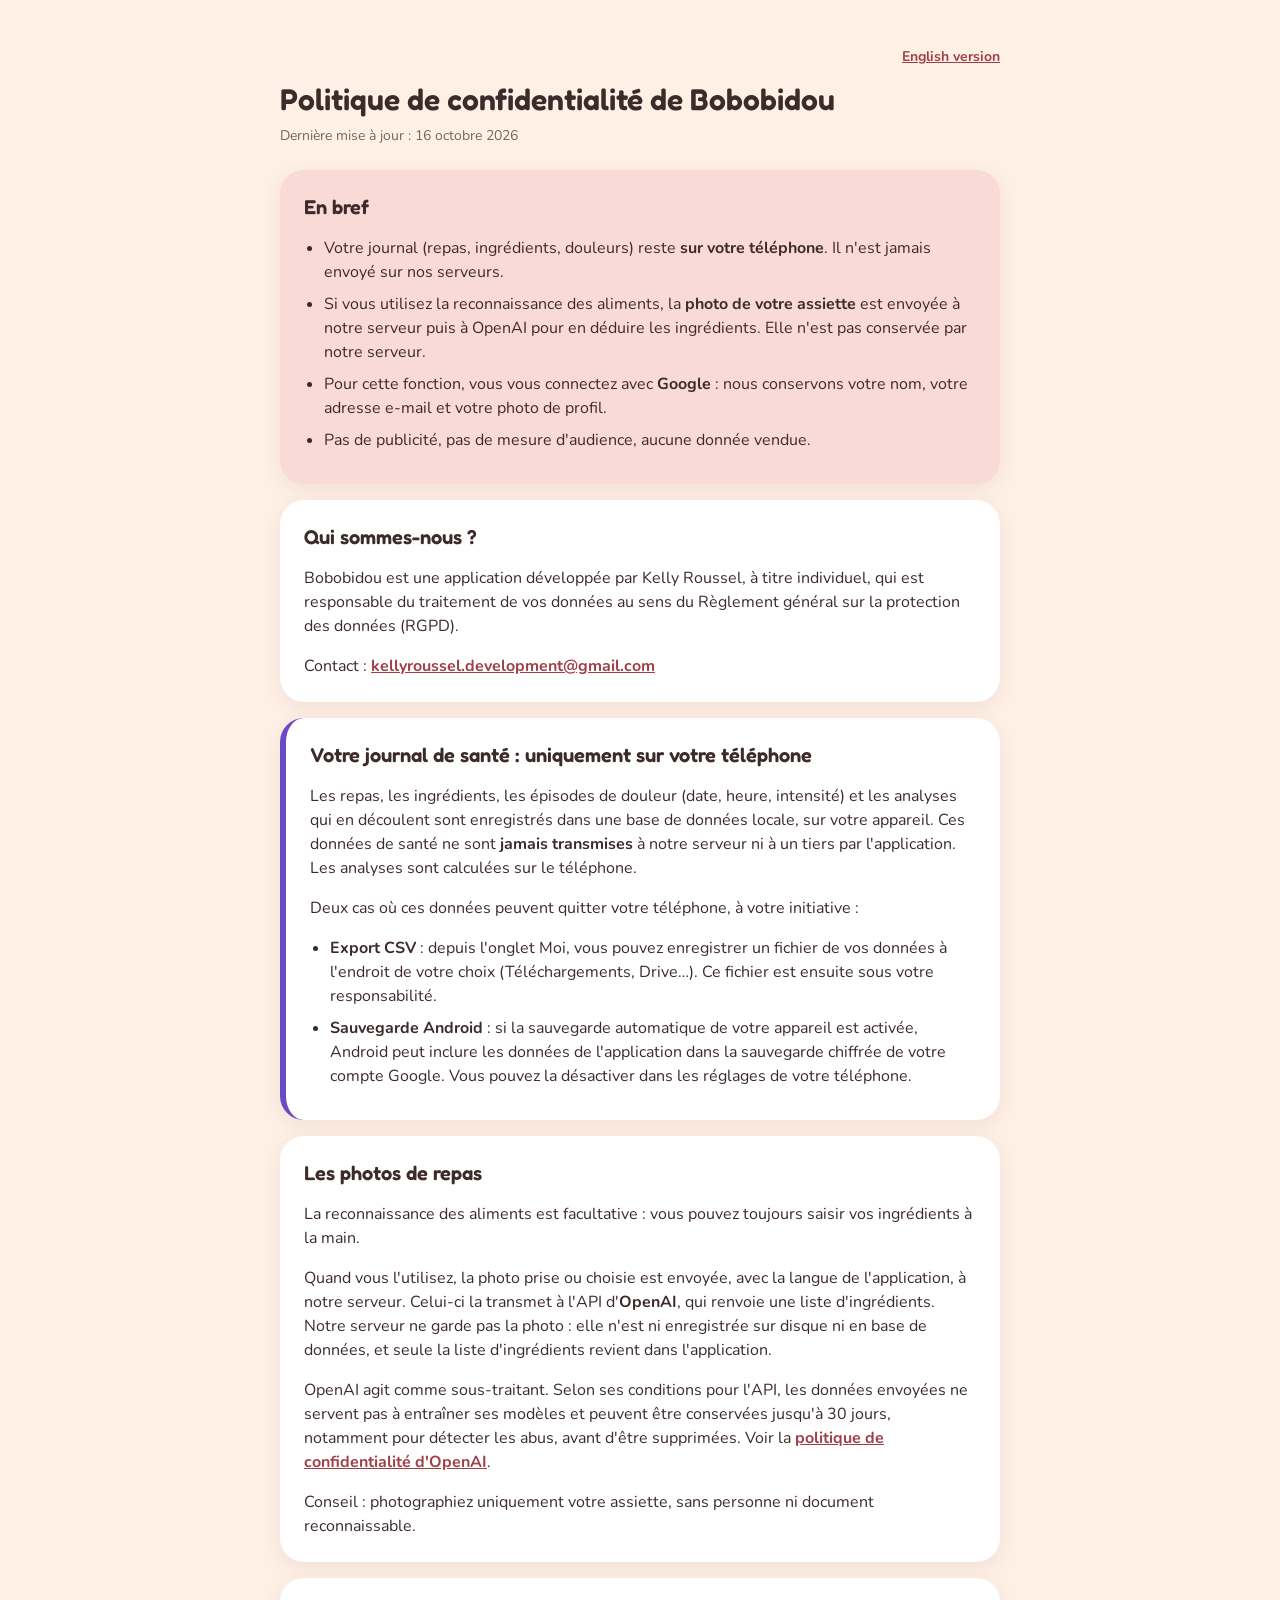
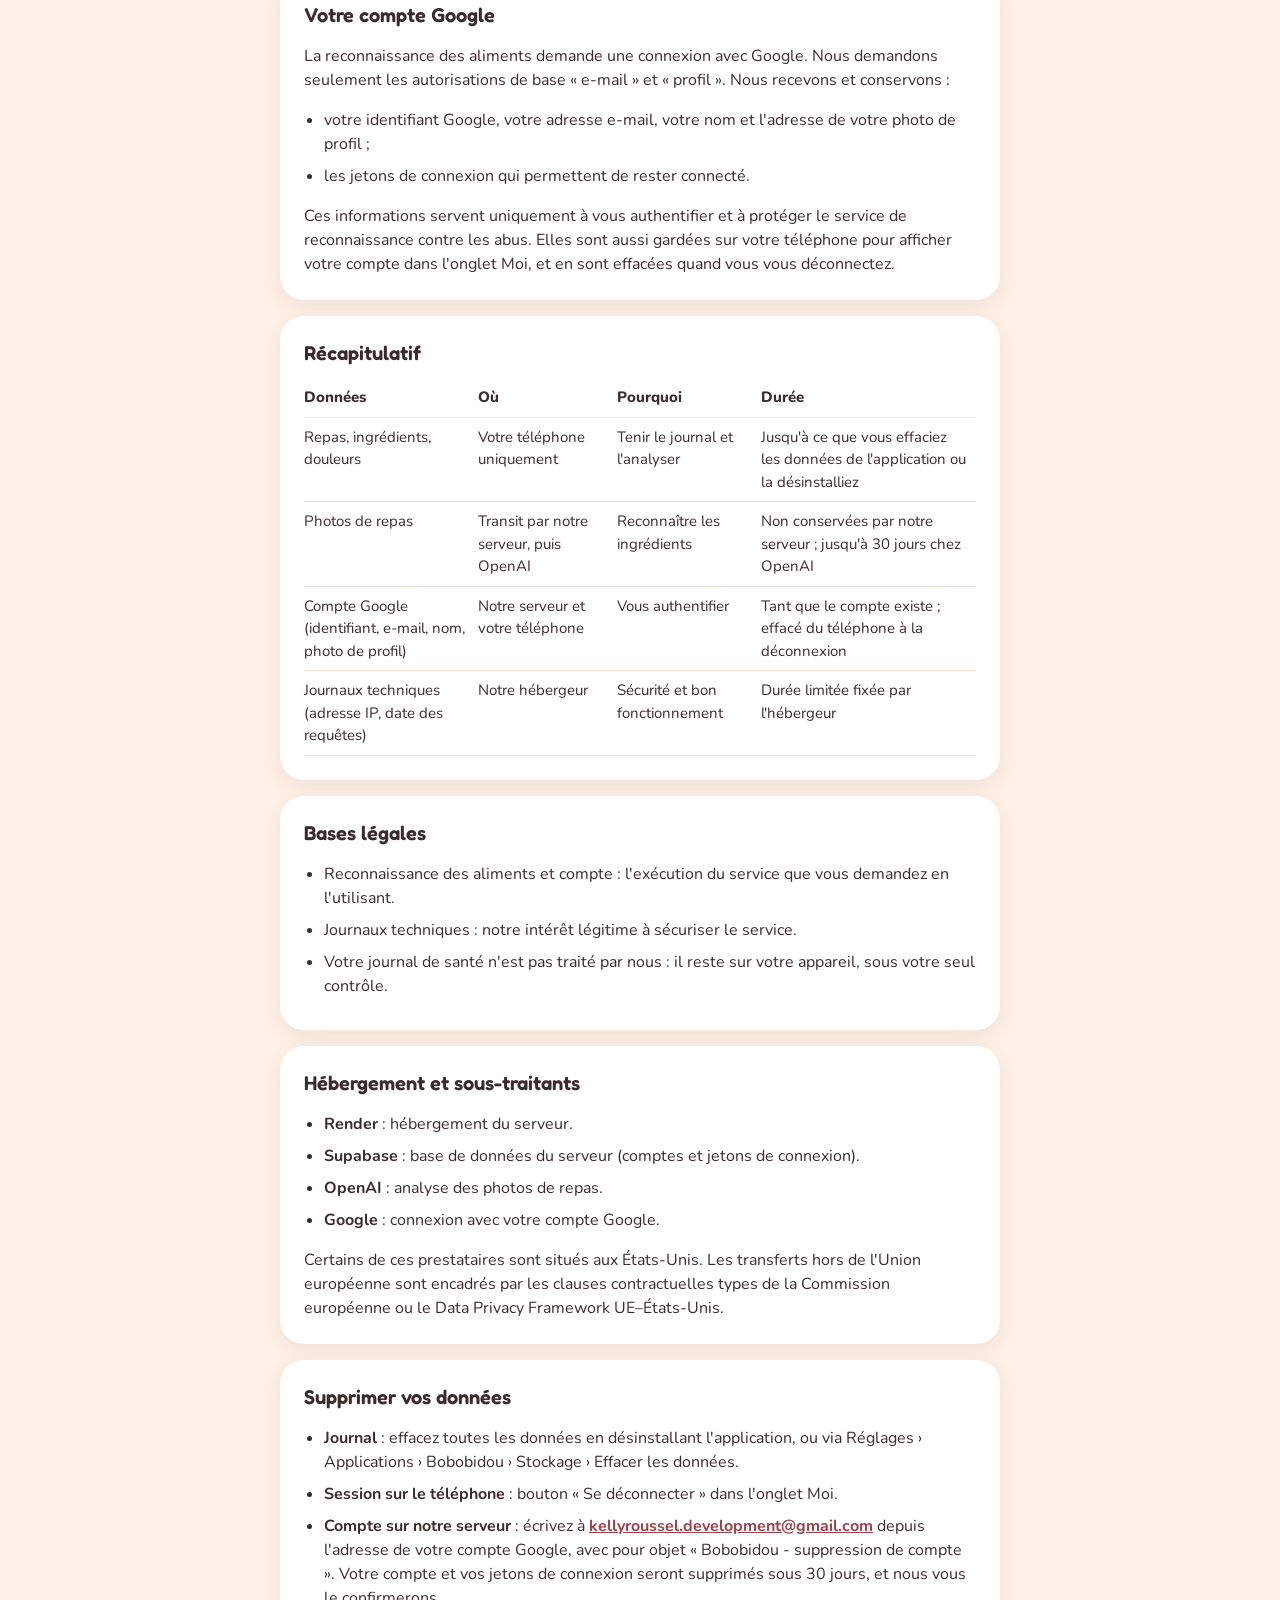
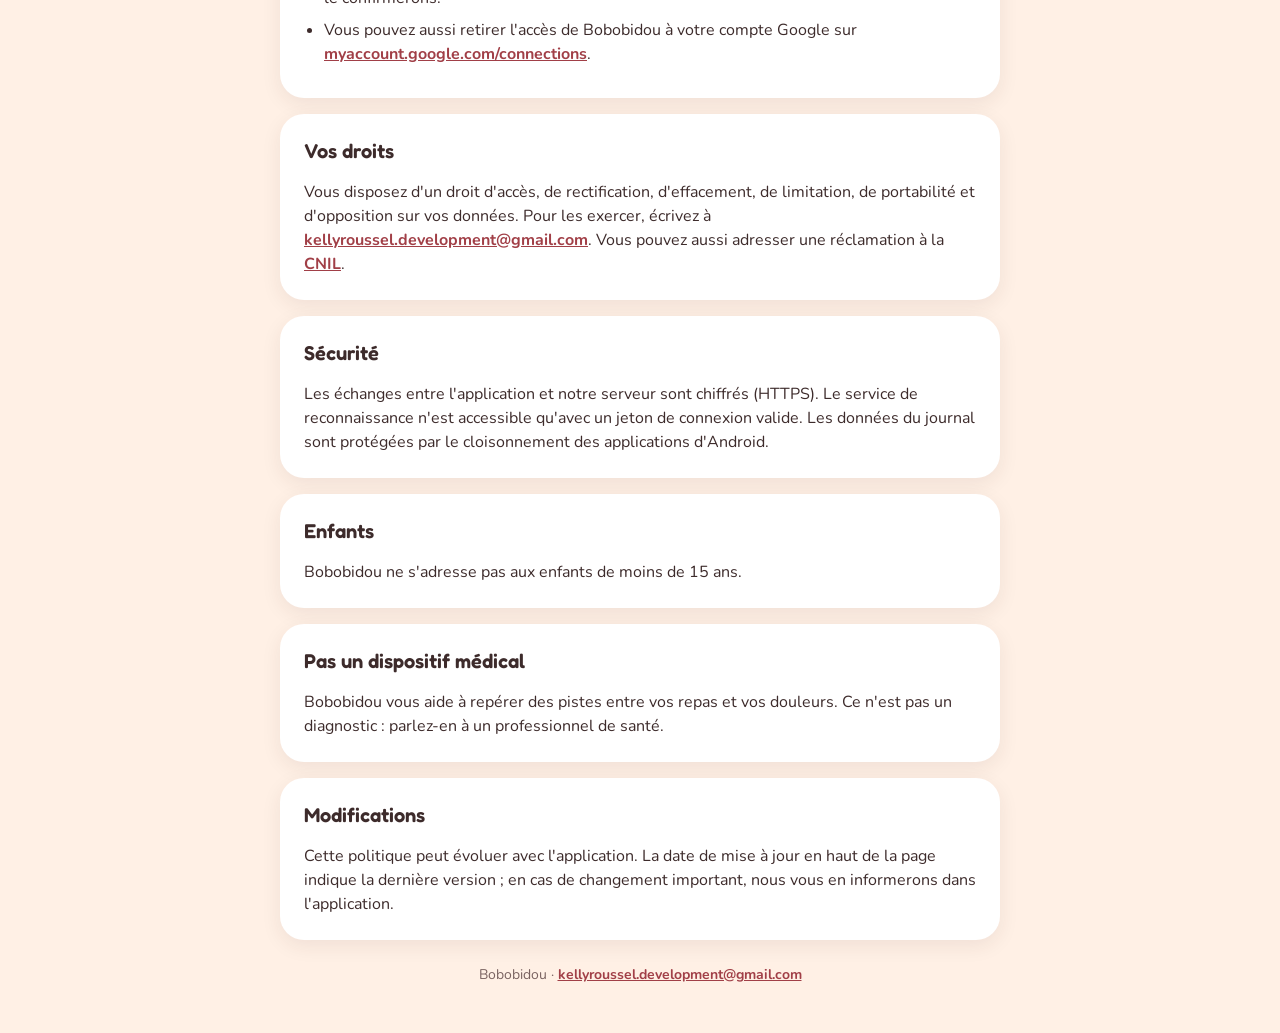
==== docs/privacy/index.html @ 6924457d "Add privacy policy page and link it from the Me tab The policy (FR and EN) lives in docs/privacy/ to" ====
<!doctype html>
<html lang="fr">
<head>
  <meta charset="utf-8">
  <meta name="viewport" content="width=device-width, initial-scale=1">
  <title>Bobobidou — Politique de confidentialité</title>
  <link rel="preconnect" href="https://fonts.googleapis.com">
  <link rel="preconnect" href="https://fonts.gstatic.com" crossorigin>
  <link href="https://fonts.googleapis.com/css2?family=Fredoka:wght@600&family=Nunito:wght@400;700;800&display=swap" rel="stylesheet">
  <link rel="stylesheet" href="style.css">
</head>
<body>
<main>
  <p class="lang"><a href="en.html" hreflang="en">English version</a></p>

  <header>
    <h1>Politique de confidentialité de Bobobidou</h1>
    <p class="updated">Dernière mise à jour : 16 octobre 2026</p>
  </header>

  <section class="summary">
    <h2>En bref</h2>
    <ul>
      <li>Votre journal (repas, ingrédients, douleurs) reste <strong>sur votre téléphone</strong>. Il n'est jamais envoyé sur nos serveurs.</li>
      <li>Si vous utilisez la reconnaissance des aliments, la <strong>photo de votre assiette</strong> est envoyée à notre serveur puis à OpenAI pour en déduire les ingrédients. Elle n'est pas conservée par notre serveur.</li>
      <li>Pour cette fonction, vous vous connectez avec <strong>Google</strong> : nous conservons votre nom, votre adresse e-mail et votre photo de profil.</li>
      <li>Pas de publicité, pas de mesure d'audience, aucune donnée vendue.</li>
    </ul>
  </section>

  <section>
    <h2>Qui sommes-nous ?</h2>
    <p>Bobobidou est une application développée par Kelly Roussel, à titre individuel, qui est responsable du traitement de vos données au sens du Règlement général sur la protection des données (RGPD).</p>
    <p>Contact : <a href="mailto:kellyroussel.development@gmail.com">kellyroussel.development@gmail.com</a></p>
  </section>

  <section class="health">
    <h2>Votre journal de santé : uniquement sur votre téléphone</h2>
    <p>Les repas, les ingrédients, les épisodes de douleur (date, heure, intensité) et les analyses qui en découlent sont enregistrés dans une base de données locale, sur votre appareil. Ces données de santé ne sont <strong>jamais transmises</strong> à notre serveur ni à un tiers par l'application. Les analyses sont calculées sur le téléphone.</p>
    <p>Deux cas où ces données peuvent quitter votre téléphone, à votre initiative :</p>
    <ul>
      <li><strong>Export CSV</strong> : depuis l'onglet Moi, vous pouvez enregistrer un fichier de vos données à l'endroit de votre choix (Téléchargements, Drive…). Ce fichier est ensuite sous votre responsabilité.</li>
      <li><strong>Sauvegarde Android</strong> : si la sauvegarde automatique de votre appareil est activée, Android peut inclure les données de l'application dans la sauvegarde chiffrée de votre compte Google. Vous pouvez la désactiver dans les réglages de votre téléphone.</li>
    </ul>
  </section>

  <section>
    <h2>Les photos de repas</h2>
    <p>La reconnaissance des aliments est facultative : vous pouvez toujours saisir vos ingrédients à la main.</p>
    <p>Quand vous l'utilisez, la photo prise ou choisie est envoyée, avec la langue de l'application, à notre serveur. Celui-ci la transmet à l'API d'<strong>OpenAI</strong>, qui renvoie une liste d'ingrédients. Notre serveur ne garde pas la photo : elle n'est ni enregistrée sur disque ni en base de données, et seule la liste d'ingrédients revient dans l'application.</p>
    <p>OpenAI agit comme sous-traitant. Selon ses conditions pour l'API, les données envoyées ne servent pas à entraîner ses modèles et peuvent être conservées jusqu'à 30 jours, notamment pour détecter les abus, avant d'être supprimées. Voir la <a href="https://openai.com/policies/privacy-policy/">politique de confidentialité d'OpenAI</a>.</p>
    <p>Conseil : photographiez uniquement votre assiette, sans personne ni document reconnaissable.</p>
  </section>

  <section>
    <h2>Votre compte Google</h2>
    <p>La reconnaissance des aliments demande une connexion avec Google. Nous demandons seulement les autorisations de base « e-mail » et « profil ». Nous recevons et conservons :</p>
    <ul>
      <li>votre identifiant Google, votre adresse e-mail, votre nom et l'adresse de votre photo de profil ;</li>
      <li>les jetons de connexion qui permettent de rester connecté.</li>
    </ul>
    <p>Ces informations servent uniquement à vous authentifier et à protéger le service de reconnaissance contre les abus. Elles sont aussi gardées sur votre téléphone pour afficher votre compte dans l'onglet Moi, et en sont effacées quand vous vous déconnectez.</p>
  </section>

  <section>
    <h2>Récapitulatif</h2>
    <table>
      <thead>
        <tr><th>Données</th><th>Où</th><th>Pourquoi</th><th>Durée</th></tr>
      </thead>
      <tbody>
        <tr><td>Repas, ingrédients, douleurs</td><td>Votre téléphone uniquement</td><td>Tenir le journal et l'analyser</td><td>Jusqu'à ce que vous effaciez les données de l'application ou la désinstalliez</td></tr>
        <tr><td>Photos de repas</td><td>Transit par notre serveur, puis OpenAI</td><td>Reconnaître les ingrédients</td><td>Non conservées par notre serveur ; jusqu'à 30 jours chez OpenAI</td></tr>
        <tr><td>Compte Google (identifiant, e-mail, nom, photo de profil)</td><td>Notre serveur et votre téléphone</td><td>Vous authentifier</td><td>Tant que le compte existe ; effacé du téléphone à la déconnexion</td></tr>
        <tr><td>Journaux techniques (adresse IP, date des requêtes)</td><td>Notre hébergeur</td><td>Sécurité et bon fonctionnement</td><td>Durée limitée fixée par l'hébergeur</td></tr>
      </tbody>
    </table>
  </section>

  <section>
    <h2>Bases légales</h2>
    <ul>
      <li>Reconnaissance des aliments et compte : l'exécution du service que vous demandez en l'utilisant.</li>
      <li>Journaux techniques : notre intérêt légitime à sécuriser le service.</li>
      <li>Votre journal de santé n'est pas traité par nous : il reste sur votre appareil, sous votre seul contrôle.</li>
    </ul>
  </section>

  <section>
    <h2>Hébergement et sous-traitants</h2>
    <ul>
      <li><strong>Render</strong> : hébergement du serveur.</li>
      <li><strong>Supabase</strong> : base de données du serveur (comptes et jetons de connexion).</li>
      <li><strong>OpenAI</strong> : analyse des photos de repas.</li>
      <li><strong>Google</strong> : connexion avec votre compte Google.</li>
    </ul>
    <p>Certains de ces prestataires sont situés aux États-Unis. Les transferts hors de l'Union européenne sont encadrés par les clauses contractuelles types de la Commission européenne ou le Data Privacy Framework UE–États-Unis.</p>
  </section>

  <section id="suppression">
    <h2>Supprimer vos données</h2>
    <ul>
      <li><strong>Journal</strong> : effacez toutes les données en désinstallant l'application, ou via Réglages › Applications › Bobobidou › Stockage › Effacer les données.</li>
      <li><strong>Session sur le téléphone</strong> : bouton « Se déconnecter » dans l'onglet Moi.</li>
      <li><strong>Compte sur notre serveur</strong> : écrivez à <a href="mailto:kellyroussel.development@gmail.com?subject=Bobobidou%20-%20suppression%20de%20compte">kellyroussel.development@gmail.com</a> depuis l'adresse de votre compte Google, avec pour objet « Bobobidou - suppression de compte ». Votre compte et vos jetons de connexion seront supprimés sous 30 jours, et nous vous le confirmerons.</li>
      <li>Vous pouvez aussi retirer l'accès de Bobobidou à votre compte Google sur <a href="https://myaccount.google.com/connections">myaccount.google.com/connections</a>.</li>
    </ul>
  </section>

  <section>
    <h2>Vos droits</h2>
    <p>Vous disposez d'un droit d'accès, de rectification, d'effacement, de limitation, de portabilité et d'opposition sur vos données. Pour les exercer, écrivez à <a href="mailto:kellyroussel.development@gmail.com">kellyroussel.development@gmail.com</a>. Vous pouvez aussi adresser une réclamation à la <a href="https://www.cnil.fr/fr/plaintes">CNIL</a>.</p>
  </section>

  <section>
    <h2>Sécurité</h2>
    <p>Les échanges entre l'application et notre serveur sont chiffrés (HTTPS). Le service de reconnaissance n'est accessible qu'avec un jeton de connexion valide. Les données du journal sont protégées par le cloisonnement des applications d'Android.</p>
  </section>

  <section>
    <h2>Enfants</h2>
    <p>Bobobidou ne s'adresse pas aux enfants de moins de 15 ans.</p>
  </section>

  <section>
    <h2>Pas un dispositif médical</h2>
    <p>Bobobidou vous aide à repérer des pistes entre vos repas et vos douleurs. Ce n'est pas un diagnostic : parlez-en à un professionnel de santé.</p>
  </section>

  <section>
    <h2>Modifications</h2>
    <p>Cette politique peut évoluer avec l'application. La date de mise à jour en haut de la page indique la dernière version ; en cas de changement important, nous vous en informerons dans l'application.</p>
  </section>

  <footer>Bobobidou · <a href="mailto:kellyroussel.development@gmail.com">kellyroussel.development@gmail.com</a></footer>
</main>
</body>
</html>
---- docs/privacy/style.css ----
/* Bobobidou design system tokens, see docs/design-system.md */
:root {
  --corail: #E07A7A;
  --corail-profond: #A13F47;
  --corail-tendre: #F9DAD6;
  --peche: #FFF0E5;
  --peche-splash: #FBD1B9;
  --prune: #6B4BC4;
  --prune-tendre: #ECE6FA;
  --cacao: #3D2B2B;
  --cacao-doux: #7A6260;
  --creme: #FFFFFF;
  --ligne: #F0DDD3;
}

* { box-sizing: border-box; }

body {
  margin: 0;
  background: var(--peche);
  color: var(--cacao);
  font-family: "Nunito", system-ui, sans-serif;
  font-size: 16px;
  line-height: 1.5;
}

main {
  max-width: 760px;
  margin: 0 auto;
  padding: 32px 20px 48px;
}

header { margin-bottom: 24px; }

h1, h2 {
  font-family: "Fredoka", "Nunito", sans-serif;
  font-weight: 600;
}

h1 { font-size: 30px; line-height: 36px; margin: 8px 0; }
h2 { font-size: 20px; line-height: 26px; margin: 0 0 12px; }

.lang {
  text-align: right;
  font-weight: 800;
  font-size: 14px;
}

.updated { color: var(--cacao-doux); font-size: 14px; margin: 0; }

a { color: var(--corail-profond); font-weight: 700; }

section {
  background: var(--creme);
  border-radius: 24px;
  box-shadow: 0 6px 20px rgba(61, 43, 43, .08);
  padding: 24px;
  margin-bottom: 16px;
}

section p:last-child, section ul:last-child { margin-bottom: 0; }

ul { padding-left: 20px; }
li { margin-bottom: 8px; }

.summary { background: var(--corail-tendre); }
.health { border-left: 6px solid var(--prune); }

table { width: 100%; border-collapse: collapse; font-size: 15px; }
th, td {
  text-align: left;
  vertical-align: top;
  padding: 8px 8px 8px 0;
  border-bottom: 1px solid var(--ligne);
}
th { font-weight: 800; }

footer {
  color: var(--cacao-doux);
  font-size: 14px;
  text-align: center;
  margin-top: 24px;
}

@media (max-width: 520px) {
  section { padding: 20px 16px; }
  table, thead, tbody, tr, th, td { display: block; }
  thead { display: none; }
  td { border-bottom: none; padding: 2px 0; }
  tr { border-bottom: 1px solid var(--ligne); padding: 8px 0; }
  td:first-child { font-weight: 800; }
}
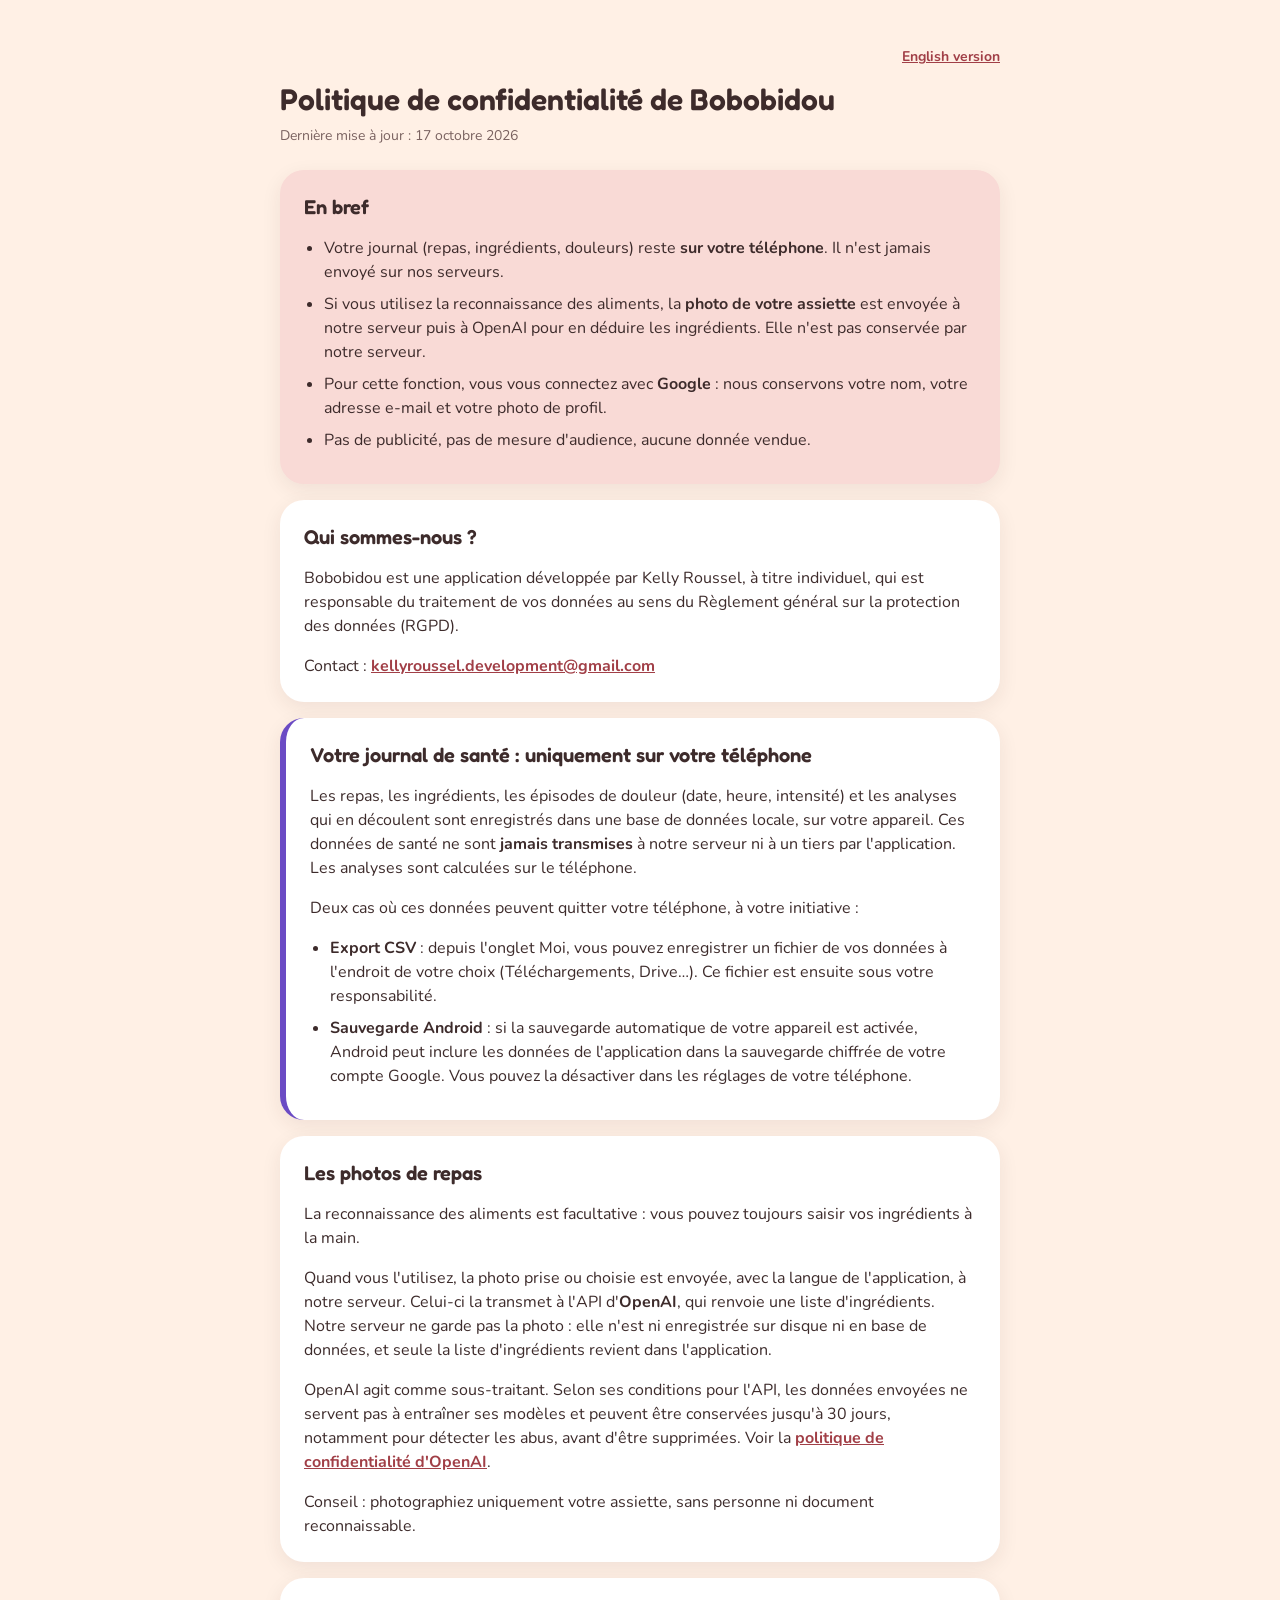
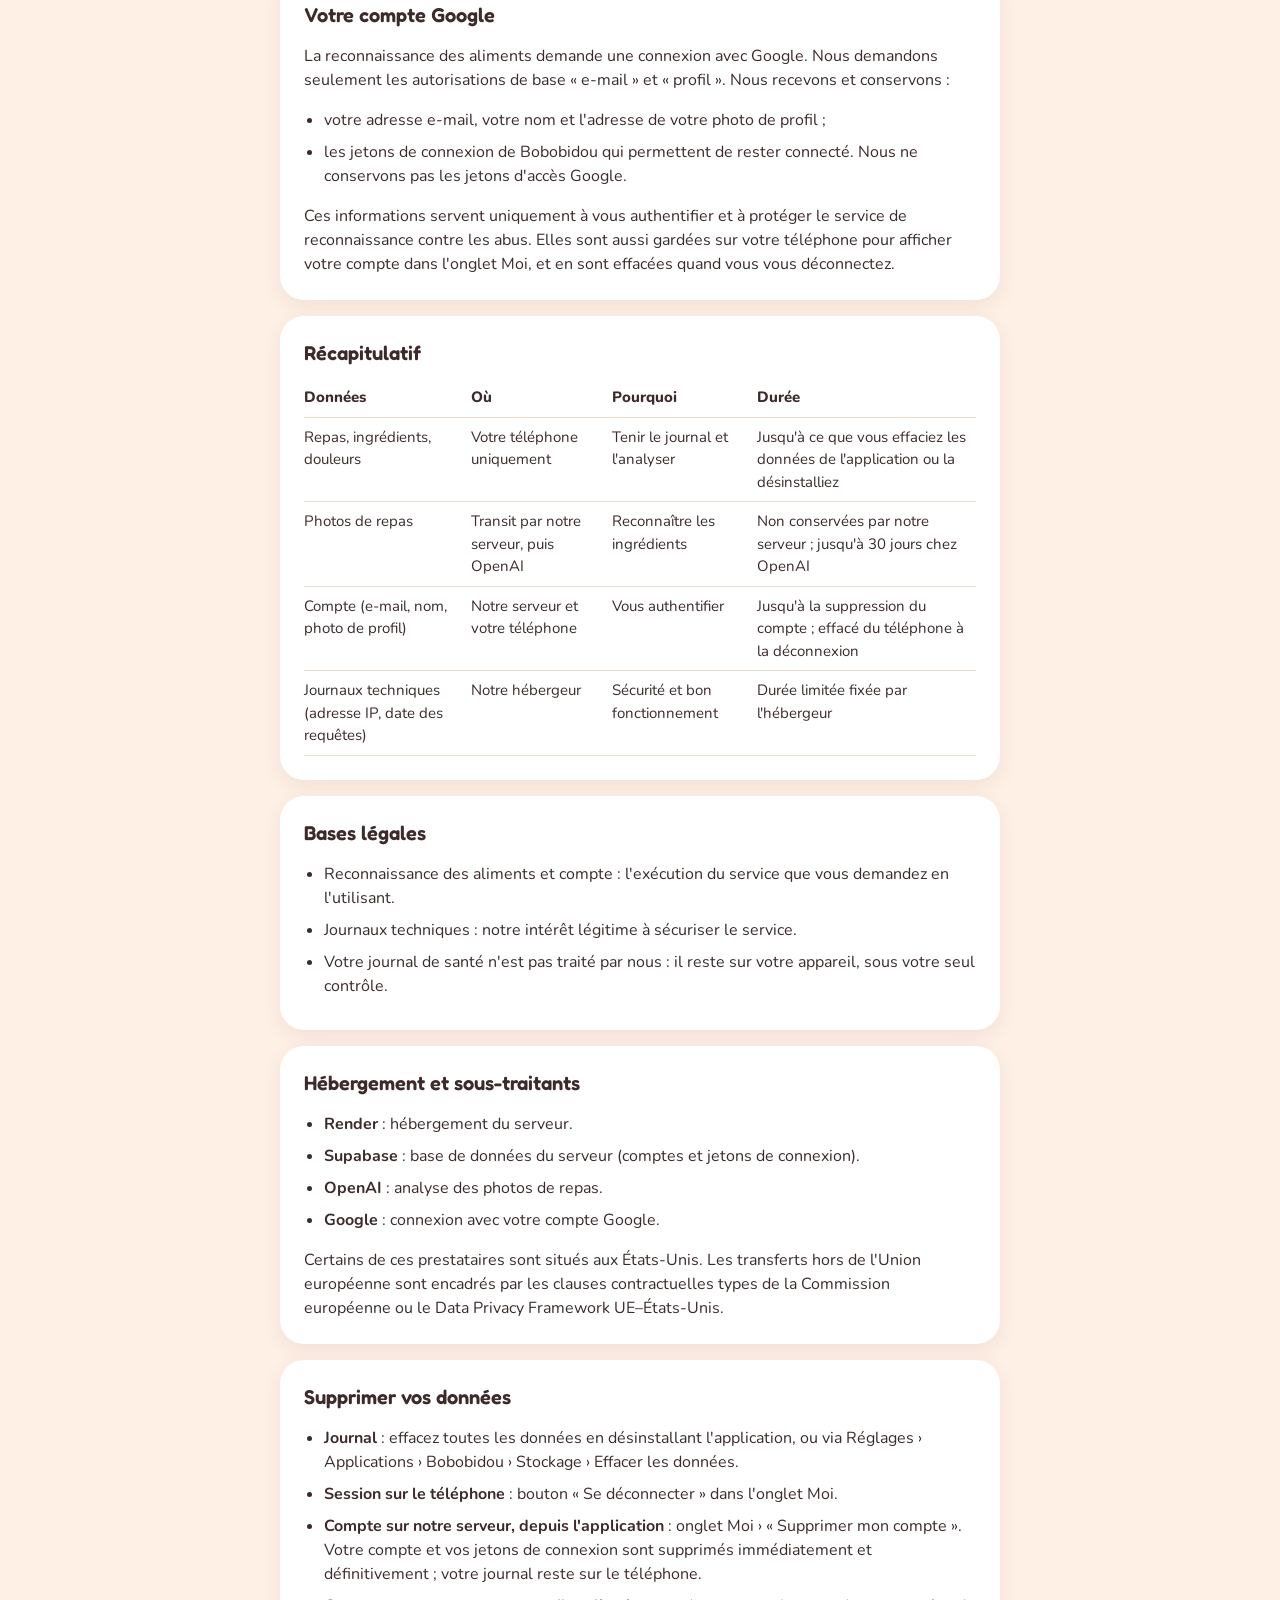
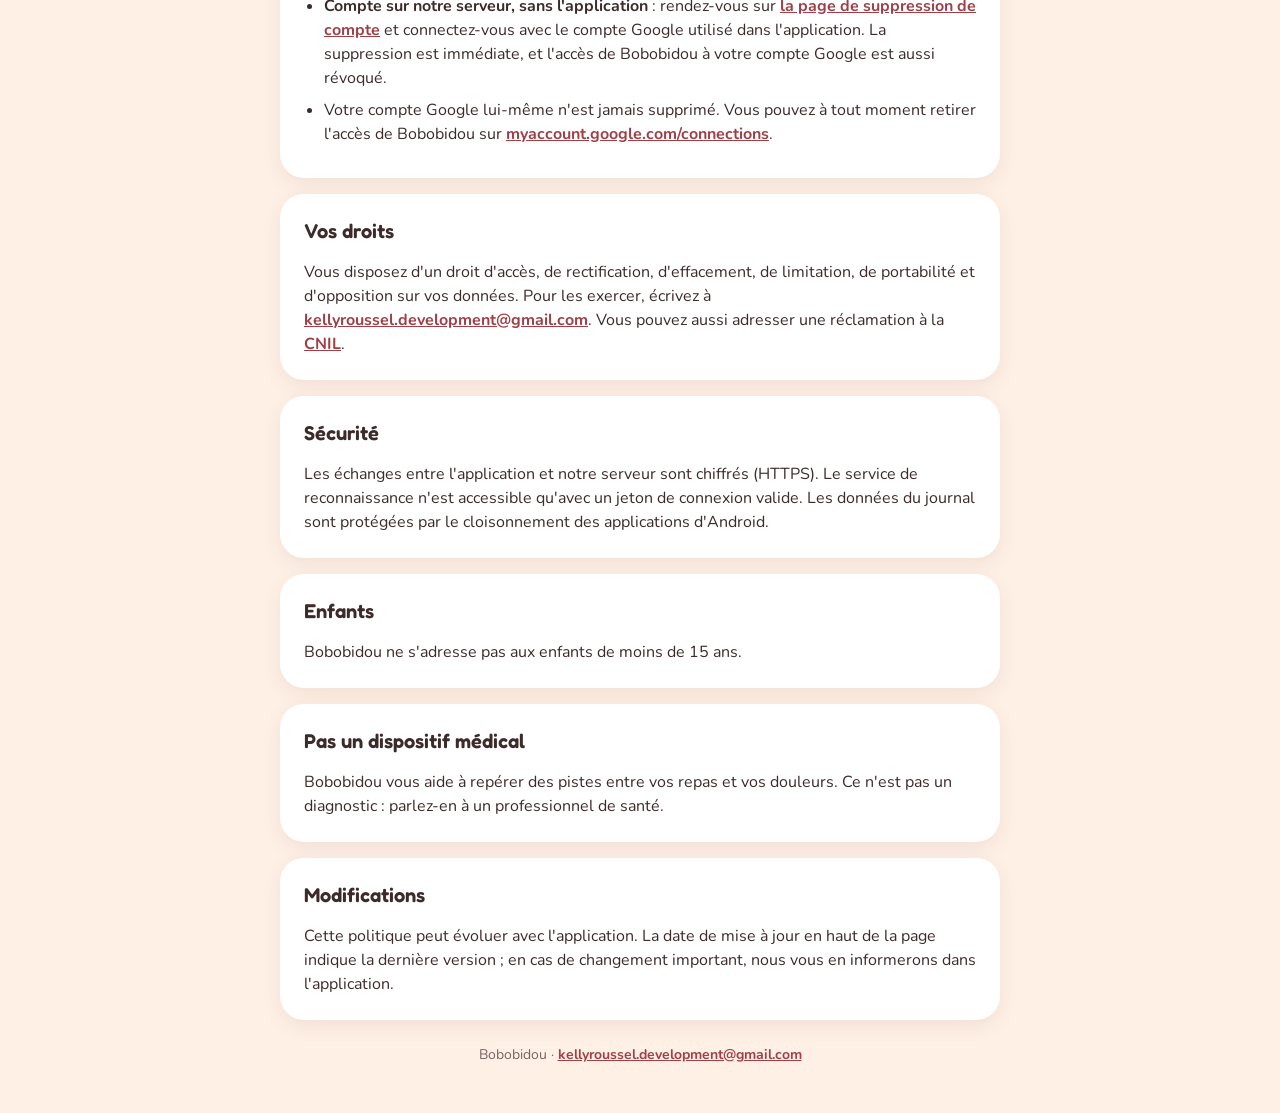
==== commit 47177ee6: "Privacy policy: point account deletion to the app and the web page Account deletion no longer goes t" ====
--- a/docs/privacy/index.html
+++ b/docs/privacy/index.html
@@ -15,7 +15,7 @@
 
   <header>
     <h1>Politique de confidentialité de Bobobidou</h1>
-    <p class="updated">Dernière mise à jour : 16 octobre 2026</p>
+    <p class="updated">Dernière mise à jour : 17 octobre 2026</p>
   </header>
 
   <section class="summary">
@@ -56,8 +56,8 @@
     <h2>Votre compte Google</h2>
     <p>La reconnaissance des aliments demande une connexion avec Google. Nous demandons seulement les autorisations de base « e-mail » et « profil ». Nous recevons et conservons :</p>
     <ul>
-      <li>votre identifiant Google, votre adresse e-mail, votre nom et l'adresse de votre photo de profil ;</li>
-      <li>les jetons de connexion qui permettent de rester connecté.</li>
+      <li>votre adresse e-mail, votre nom et l'adresse de votre photo de profil ;</li>
+      <li>les jetons de connexion de Bobobidou qui permettent de rester connecté. Nous ne conservons pas les jetons d'accès Google.</li>
     </ul>
     <p>Ces informations servent uniquement à vous authentifier et à protéger le service de reconnaissance contre les abus. Elles sont aussi gardées sur votre téléphone pour afficher votre compte dans l'onglet Moi, et en sont effacées quand vous vous déconnectez.</p>
   </section>
@@ -71,7 +71,7 @@
       <tbody>
         <tr><td>Repas, ingrédients, douleurs</td><td>Votre téléphone uniquement</td><td>Tenir le journal et l'analyser</td><td>Jusqu'à ce que vous effaciez les données de l'application ou la désinstalliez</td></tr>
         <tr><td>Photos de repas</td><td>Transit par notre serveur, puis OpenAI</td><td>Reconnaître les ingrédients</td><td>Non conservées par notre serveur ; jusqu'à 30 jours chez OpenAI</td></tr>
-        <tr><td>Compte Google (identifiant, e-mail, nom, photo de profil)</td><td>Notre serveur et votre téléphone</td><td>Vous authentifier</td><td>Tant que le compte existe ; effacé du téléphone à la déconnexion</td></tr>
+        <tr><td>Compte (e-mail, nom, photo de profil)</td><td>Notre serveur et votre téléphone</td><td>Vous authentifier</td><td>Jusqu'à la suppression du compte ; effacé du téléphone à la déconnexion</td></tr>
         <tr><td>Journaux techniques (adresse IP, date des requêtes)</td><td>Notre hébergeur</td><td>Sécurité et bon fonctionnement</td><td>Durée limitée fixée par l'hébergeur</td></tr>
       </tbody>
     </table>
@@ -102,8 +102,9 @@
     <ul>
       <li><strong>Journal</strong> : effacez toutes les données en désinstallant l'application, ou via Réglages › Applications › Bobobidou › Stockage › Effacer les données.</li>
       <li><strong>Session sur le téléphone</strong> : bouton « Se déconnecter » dans l'onglet Moi.</li>
-      <li><strong>Compte sur notre serveur</strong> : écrivez à <a href="mailto:kellyroussel.development@gmail.com?subject=Bobobidou%20-%20suppression%20de%20compte">kellyroussel.development@gmail.com</a> depuis l'adresse de votre compte Google, avec pour objet « Bobobidou - suppression de compte ». Votre compte et vos jetons de connexion seront supprimés sous 30 jours, et nous vous le confirmerons.</li>
-      <li>Vous pouvez aussi retirer l'accès de Bobobidou à votre compte Google sur <a href="https://myaccount.google.com/connections">myaccount.google.com/connections</a>.</li>
+      <li><strong>Compte sur notre serveur, depuis l'application</strong> : onglet Moi › « Supprimer mon compte ». Votre compte et vos jetons de connexion sont supprimés immédiatement et définitivement ; votre journal reste sur le téléphone.</li>
+      <li><strong>Compte sur notre serveur, sans l'application</strong> : rendez-vous sur <a href="https://kellyroussel-backend.onrender.com/account/delete">la page de suppression de compte</a> et connectez-vous avec le compte Google utilisé dans l'application. La suppression est immédiate, et l'accès de Bobobidou à votre compte Google est aussi révoqué.</li>
+      <li>Votre compte Google lui-même n'est jamais supprimé. Vous pouvez à tout moment retirer l'accès de Bobobidou sur <a href="https://myaccount.google.com/connections">myaccount.google.com/connections</a>.</li>
     </ul>
   </section>
 
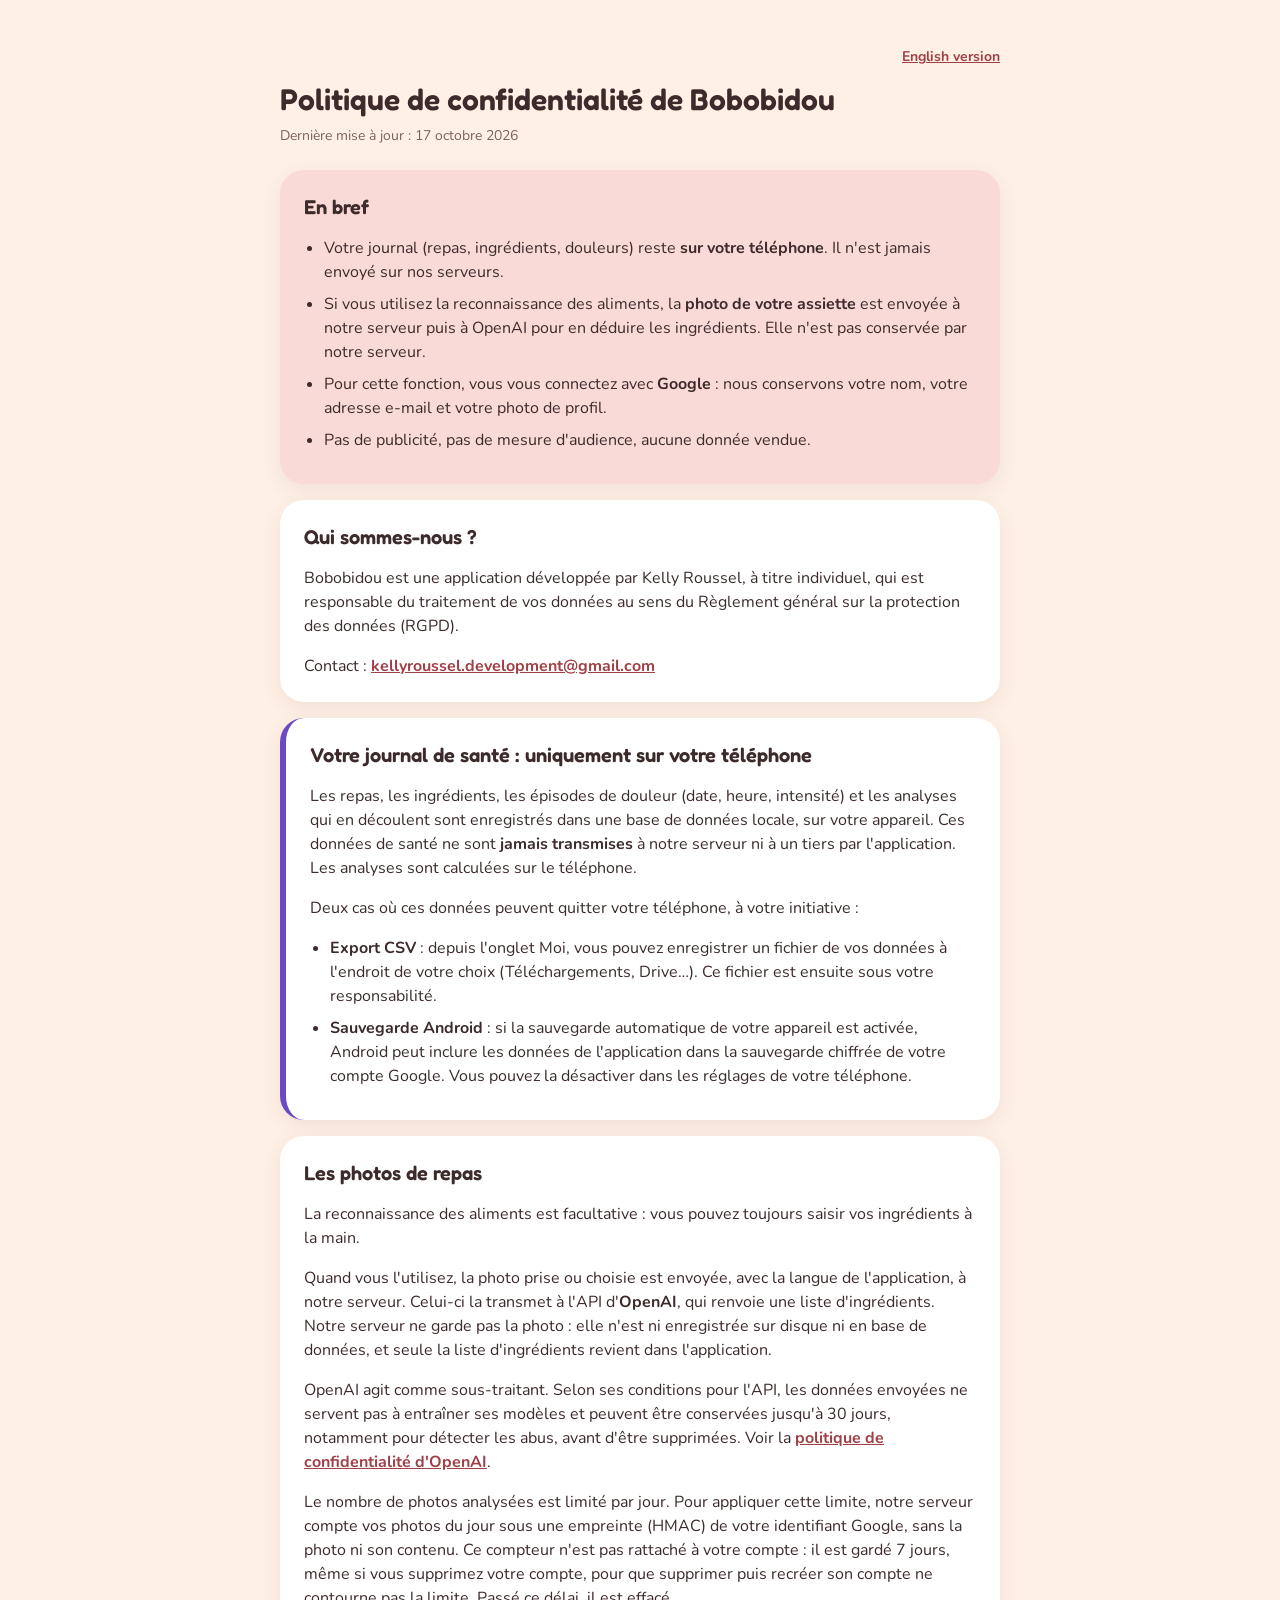
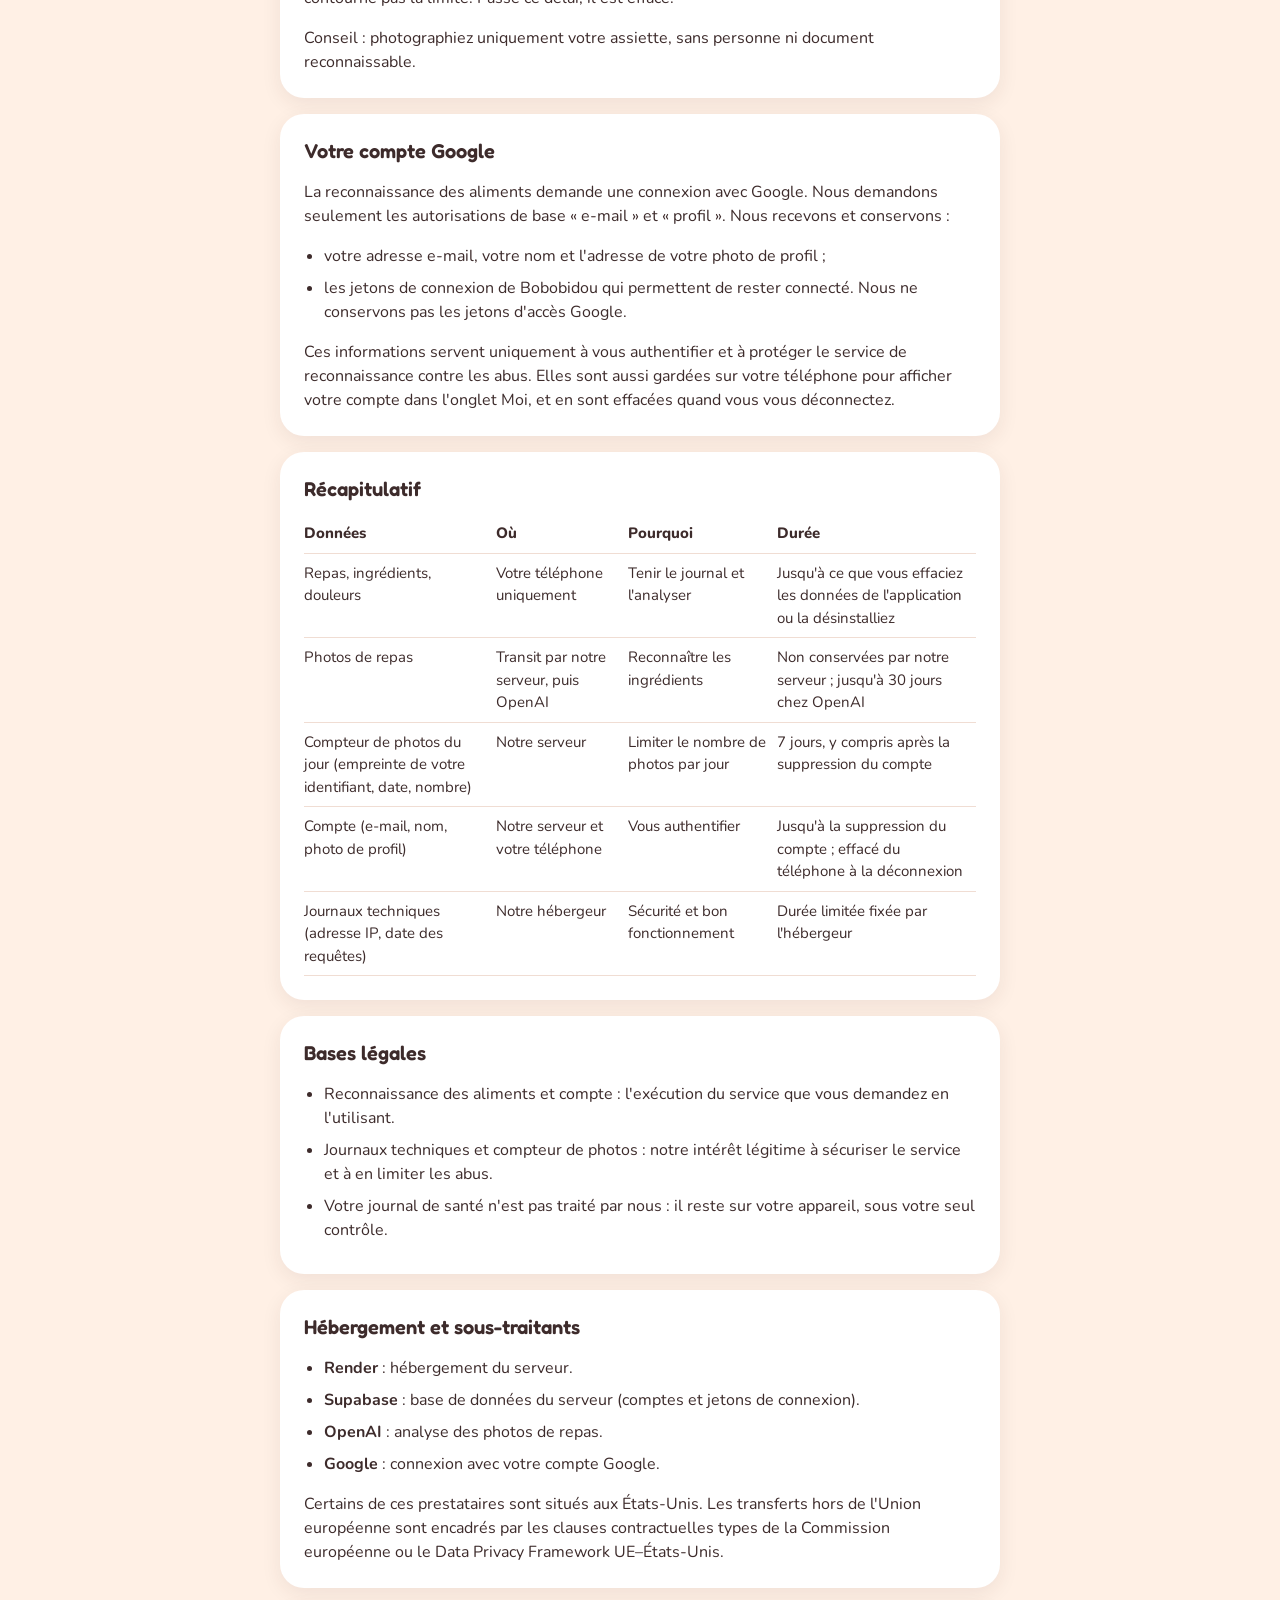
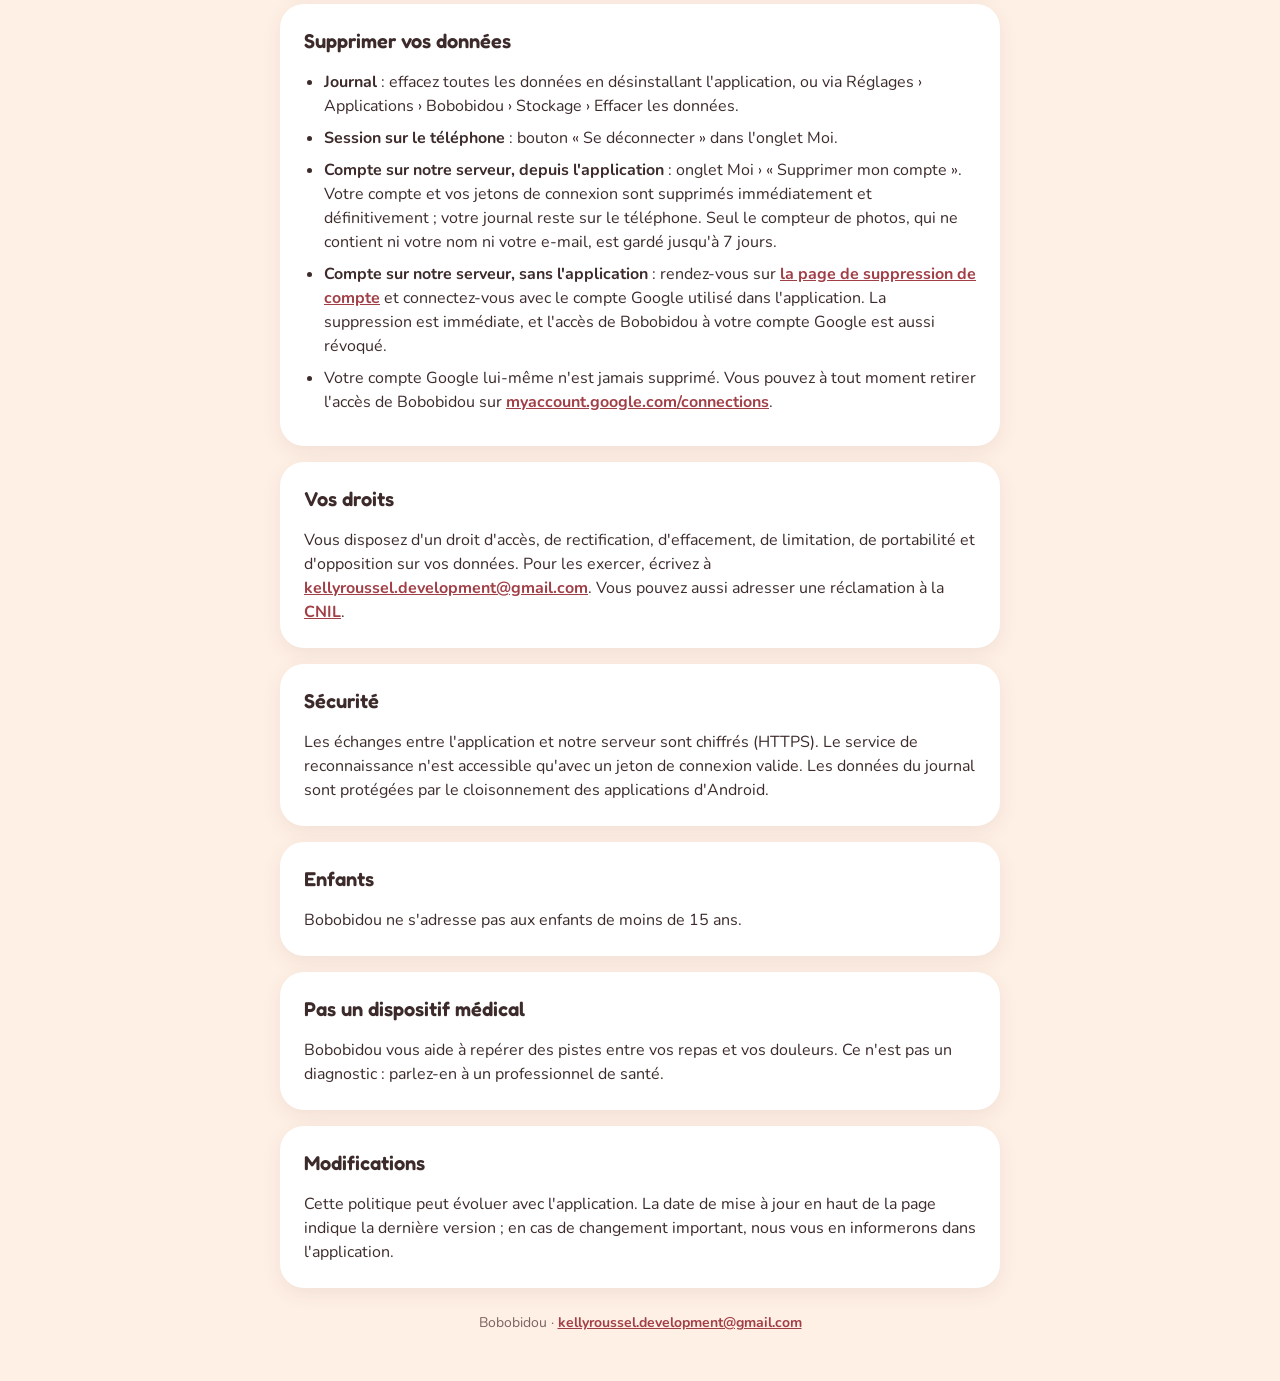
==== commit 0491ab98: "Show a message when the daily photo limit is reached The backend now limits the photos analysed per " ====
--- a/docs/privacy/index.html
+++ b/docs/privacy/index.html
@@ -49,6 +49,7 @@
     <p>La reconnaissance des aliments est facultative : vous pouvez toujours saisir vos ingrédients à la main.</p>
     <p>Quand vous l'utilisez, la photo prise ou choisie est envoyée, avec la langue de l'application, à notre serveur. Celui-ci la transmet à l'API d'<strong>OpenAI</strong>, qui renvoie une liste d'ingrédients. Notre serveur ne garde pas la photo : elle n'est ni enregistrée sur disque ni en base de données, et seule la liste d'ingrédients revient dans l'application.</p>
     <p>OpenAI agit comme sous-traitant. Selon ses conditions pour l'API, les données envoyées ne servent pas à entraîner ses modèles et peuvent être conservées jusqu'à 30 jours, notamment pour détecter les abus, avant d'être supprimées. Voir la <a href="https://openai.com/policies/privacy-policy/">politique de confidentialité d'OpenAI</a>.</p>
+    <p>Le nombre de photos analysées est limité par jour. Pour appliquer cette limite, notre serveur compte vos photos du jour sous une empreinte (HMAC) de votre identifiant Google, sans la photo ni son contenu. Ce compteur n'est pas rattaché à votre compte : il est gardé 7 jours, même si vous supprimez votre compte, pour que supprimer puis recréer son compte ne contourne pas la limite. Passé ce délai, il est effacé.</p>
     <p>Conseil : photographiez uniquement votre assiette, sans personne ni document reconnaissable.</p>
   </section>
 
@@ -71,6 +72,7 @@
       <tbody>
         <tr><td>Repas, ingrédients, douleurs</td><td>Votre téléphone uniquement</td><td>Tenir le journal et l'analyser</td><td>Jusqu'à ce que vous effaciez les données de l'application ou la désinstalliez</td></tr>
         <tr><td>Photos de repas</td><td>Transit par notre serveur, puis OpenAI</td><td>Reconnaître les ingrédients</td><td>Non conservées par notre serveur ; jusqu'à 30 jours chez OpenAI</td></tr>
+        <tr><td>Compteur de photos du jour (empreinte de votre identifiant, date, nombre)</td><td>Notre serveur</td><td>Limiter le nombre de photos par jour</td><td>7 jours, y compris après la suppression du compte</td></tr>
         <tr><td>Compte (e-mail, nom, photo de profil)</td><td>Notre serveur et votre téléphone</td><td>Vous authentifier</td><td>Jusqu'à la suppression du compte ; effacé du téléphone à la déconnexion</td></tr>
         <tr><td>Journaux techniques (adresse IP, date des requêtes)</td><td>Notre hébergeur</td><td>Sécurité et bon fonctionnement</td><td>Durée limitée fixée par l'hébergeur</td></tr>
       </tbody>
@@ -81,7 +83,7 @@
     <h2>Bases légales</h2>
     <ul>
       <li>Reconnaissance des aliments et compte : l'exécution du service que vous demandez en l'utilisant.</li>
-      <li>Journaux techniques : notre intérêt légitime à sécuriser le service.</li>
+      <li>Journaux techniques et compteur de photos : notre intérêt légitime à sécuriser le service et à en limiter les abus.</li>
       <li>Votre journal de santé n'est pas traité par nous : il reste sur votre appareil, sous votre seul contrôle.</li>
     </ul>
   </section>
@@ -102,7 +104,7 @@
     <ul>
       <li><strong>Journal</strong> : effacez toutes les données en désinstallant l'application, ou via Réglages › Applications › Bobobidou › Stockage › Effacer les données.</li>
       <li><strong>Session sur le téléphone</strong> : bouton « Se déconnecter » dans l'onglet Moi.</li>
-      <li><strong>Compte sur notre serveur, depuis l'application</strong> : onglet Moi › « Supprimer mon compte ». Votre compte et vos jetons de connexion sont supprimés immédiatement et définitivement ; votre journal reste sur le téléphone.</li>
+      <li><strong>Compte sur notre serveur, depuis l'application</strong> : onglet Moi › « Supprimer mon compte ». Votre compte et vos jetons de connexion sont supprimés immédiatement et définitivement ; votre journal reste sur le téléphone. Seul le compteur de photos, qui ne contient ni votre nom ni votre e-mail, est gardé jusqu'à 7 jours.</li>
       <li><strong>Compte sur notre serveur, sans l'application</strong> : rendez-vous sur <a href="https://kellyroussel-backend.onrender.com/account/delete">la page de suppression de compte</a> et connectez-vous avec le compte Google utilisé dans l'application. La suppression est immédiate, et l'accès de Bobobidou à votre compte Google est aussi révoqué.</li>
       <li>Votre compte Google lui-même n'est jamais supprimé. Vous pouvez à tout moment retirer l'accès de Bobobidou sur <a href="https://myaccount.google.com/connections">myaccount.google.com/connections</a>.</li>
     </ul>
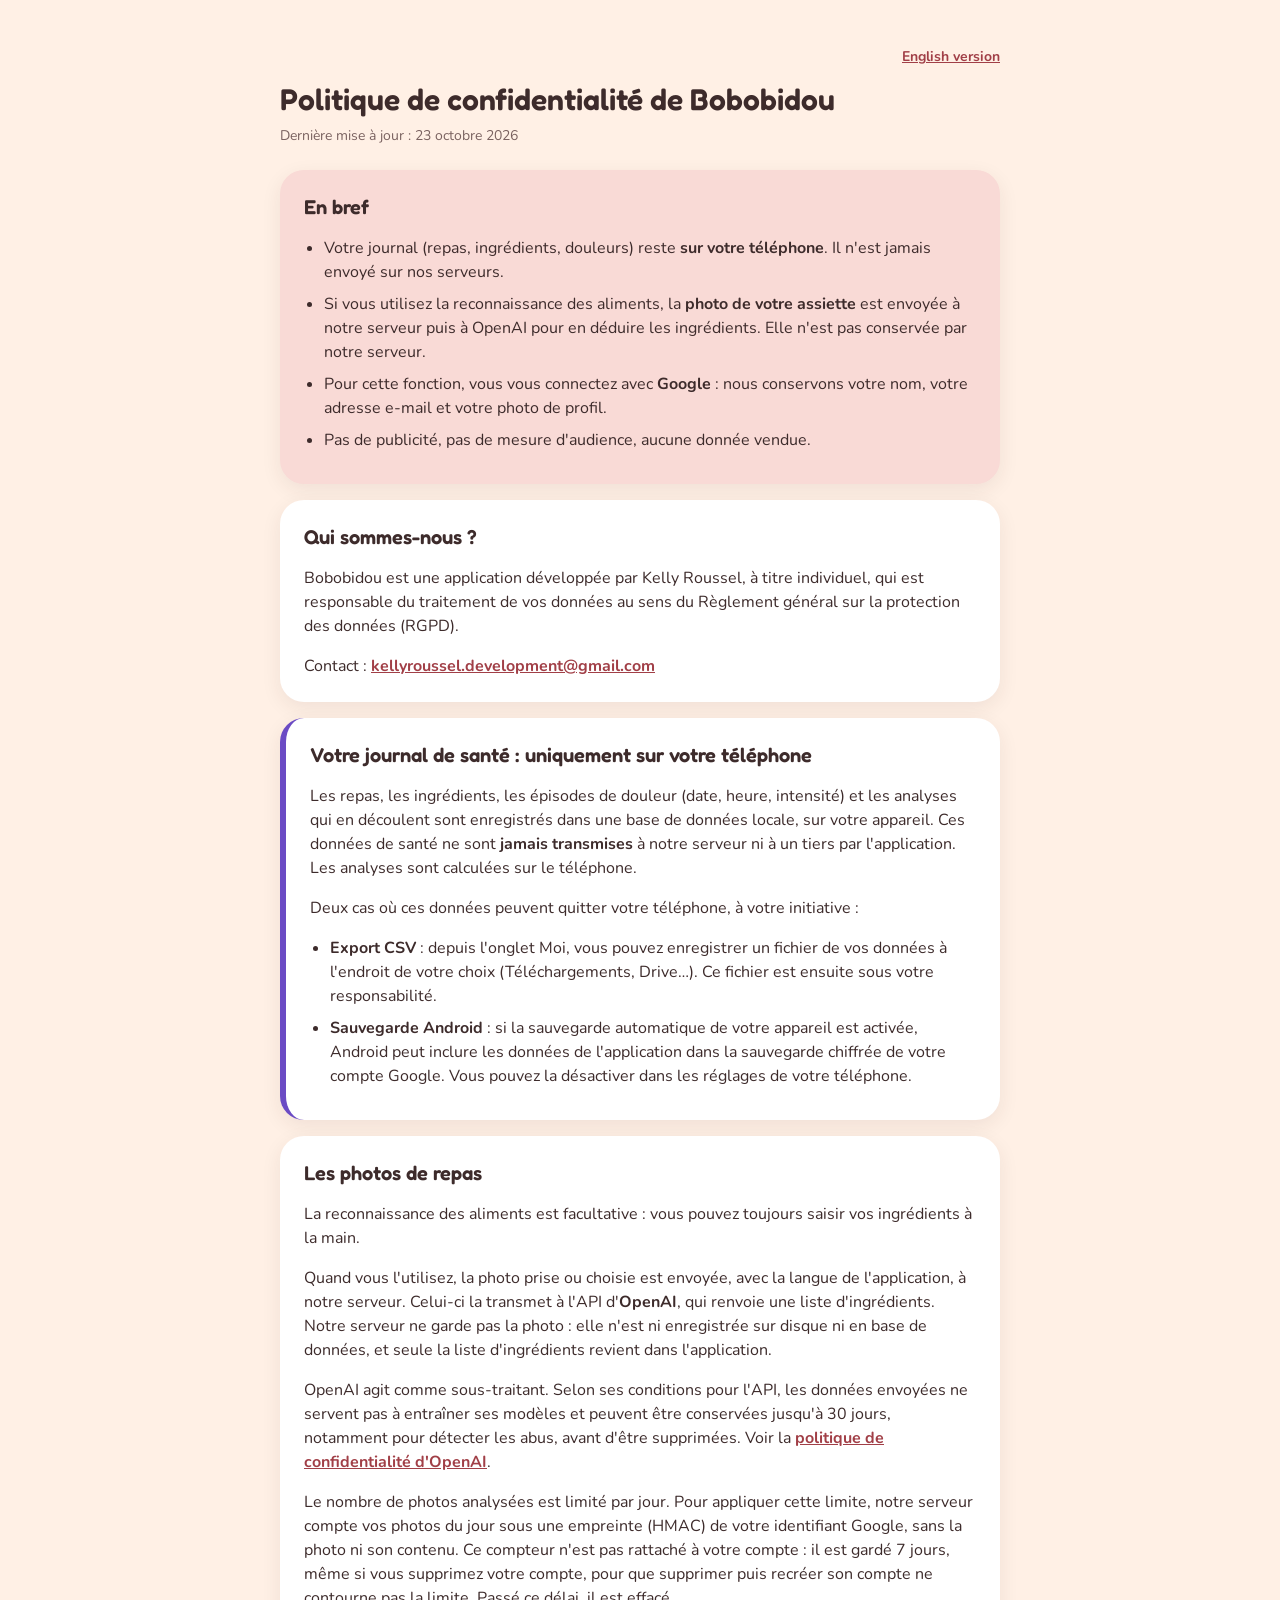
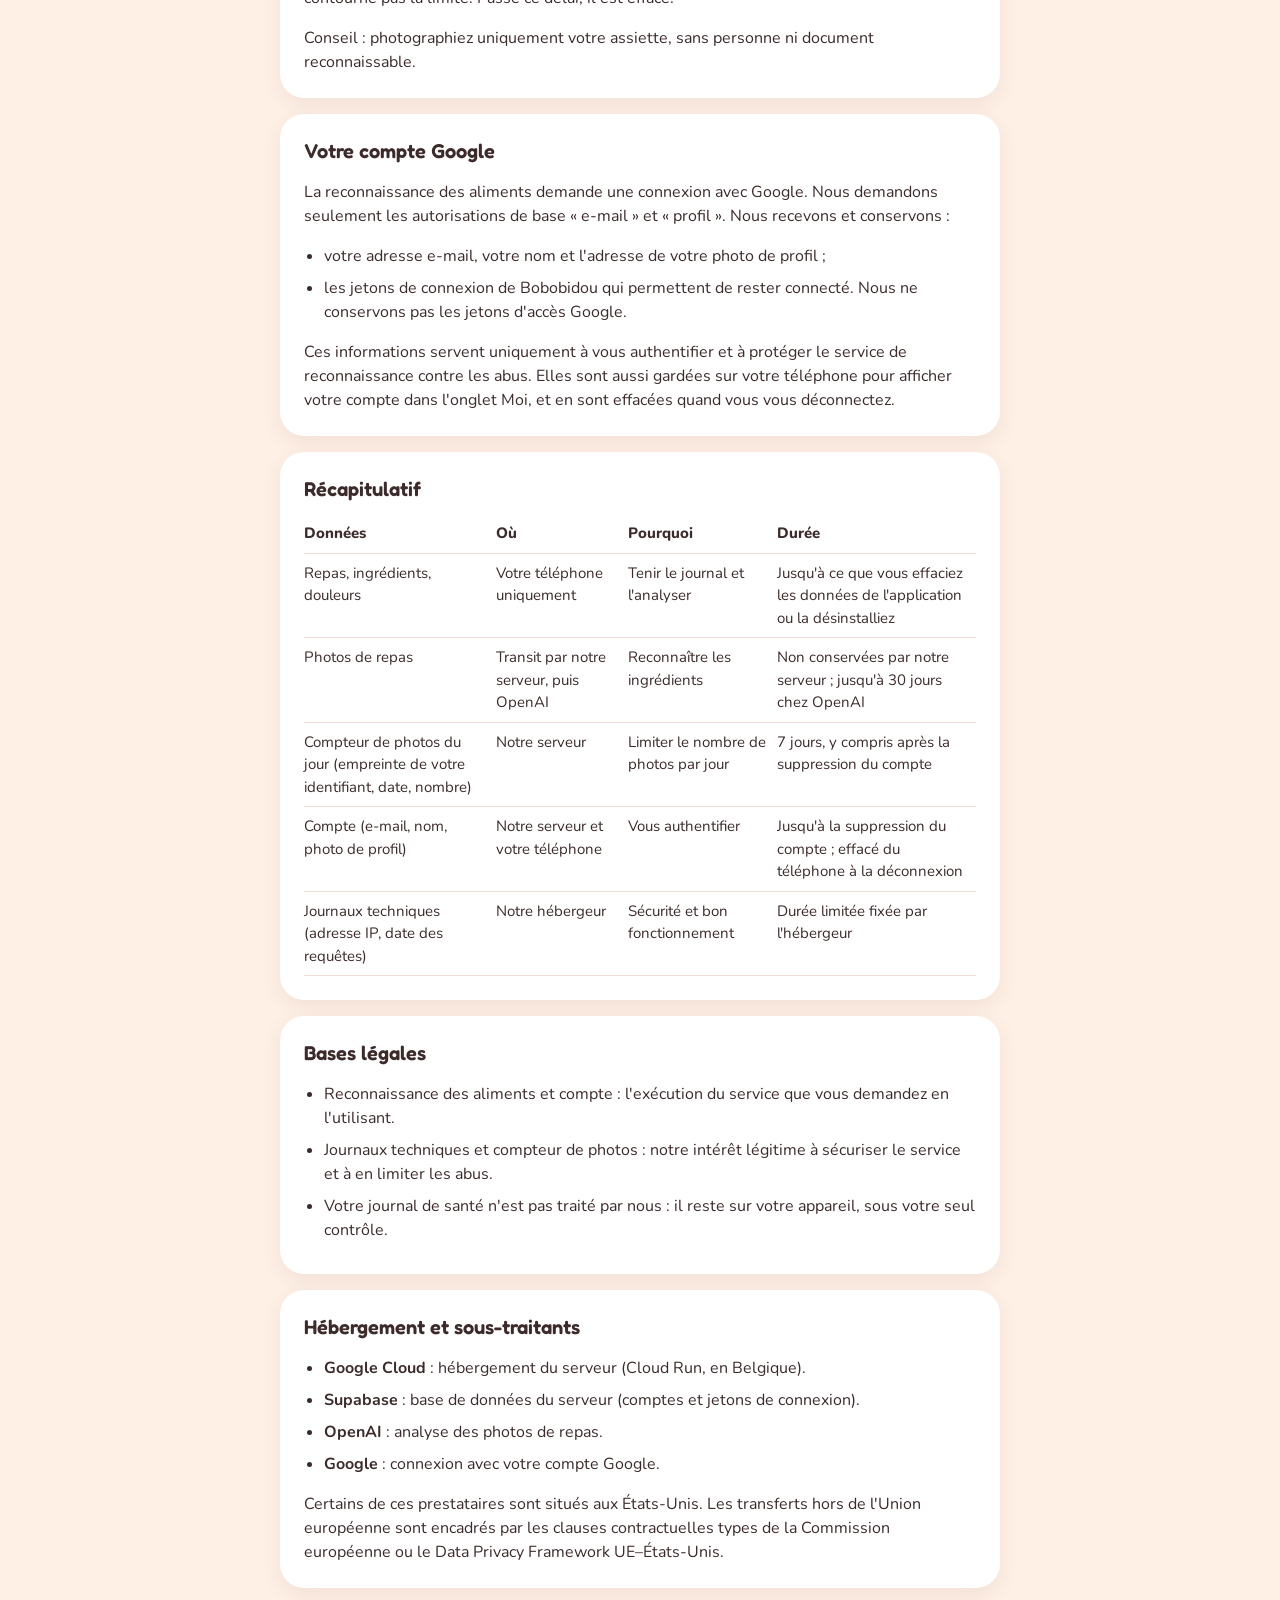
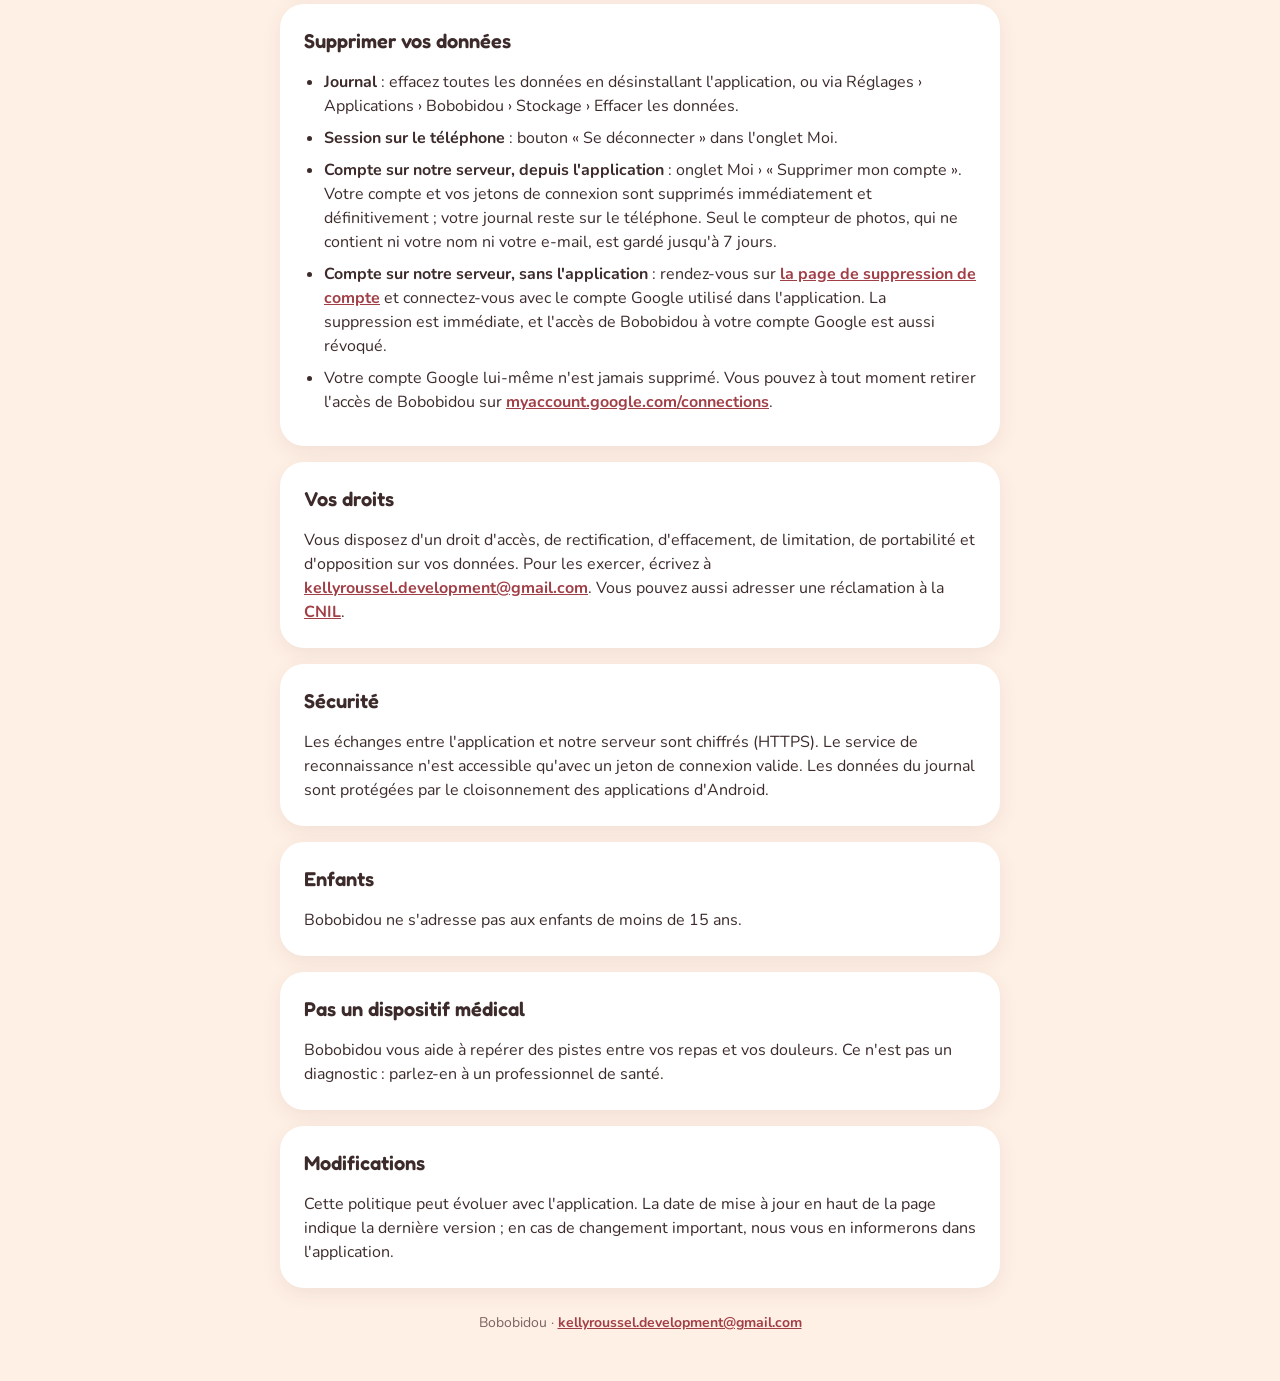
==== commit b5dcc63f: "Point to the new Cloud Run backend The production URL is read from BACKEND_URL in assets/.env; the e" ====
--- a/docs/privacy/index.html
+++ b/docs/privacy/index.html
@@ -15,7 +15,7 @@
 
   <header>
     <h1>Politique de confidentialité de Bobobidou</h1>
-    <p class="updated">Dernière mise à jour : 17 octobre 2026</p>
+    <p class="updated">Dernière mise à jour : 23 octobre 2026</p>
   </header>
 
   <section class="summary">
@@ -91,7 +91,7 @@
   <section>
     <h2>Hébergement et sous-traitants</h2>
     <ul>
-      <li><strong>Render</strong> : hébergement du serveur.</li>
+      <li><strong>Google Cloud</strong> : hébergement du serveur (Cloud Run, en Belgique).</li>
       <li><strong>Supabase</strong> : base de données du serveur (comptes et jetons de connexion).</li>
       <li><strong>OpenAI</strong> : analyse des photos de repas.</li>
       <li><strong>Google</strong> : connexion avec votre compte Google.</li>
@@ -105,7 +105,7 @@
       <li><strong>Journal</strong> : effacez toutes les données en désinstallant l'application, ou via Réglages › Applications › Bobobidou › Stockage › Effacer les données.</li>
       <li><strong>Session sur le téléphone</strong> : bouton « Se déconnecter » dans l'onglet Moi.</li>
       <li><strong>Compte sur notre serveur, depuis l'application</strong> : onglet Moi › « Supprimer mon compte ». Votre compte et vos jetons de connexion sont supprimés immédiatement et définitivement ; votre journal reste sur le téléphone. Seul le compteur de photos, qui ne contient ni votre nom ni votre e-mail, est gardé jusqu'à 7 jours.</li>
-      <li><strong>Compte sur notre serveur, sans l'application</strong> : rendez-vous sur <a href="https://kellyroussel-backend.onrender.com/account/delete">la page de suppression de compte</a> et connectez-vous avec le compte Google utilisé dans l'application. La suppression est immédiate, et l'accès de Bobobidou à votre compte Google est aussi révoqué.</li>
+      <li><strong>Compte sur notre serveur, sans l'application</strong> : rendez-vous sur <a href="https://bobobidou-backend-763396034125.europe-west1.run.app/account/delete">la page de suppression de compte</a> et connectez-vous avec le compte Google utilisé dans l'application. La suppression est immédiate, et l'accès de Bobobidou à votre compte Google est aussi révoqué.</li>
       <li>Votre compte Google lui-même n'est jamais supprimé. Vous pouvez à tout moment retirer l'accès de Bobobidou sur <a href="https://myaccount.google.com/connections">myaccount.google.com/connections</a>.</li>
     </ul>
   </section>
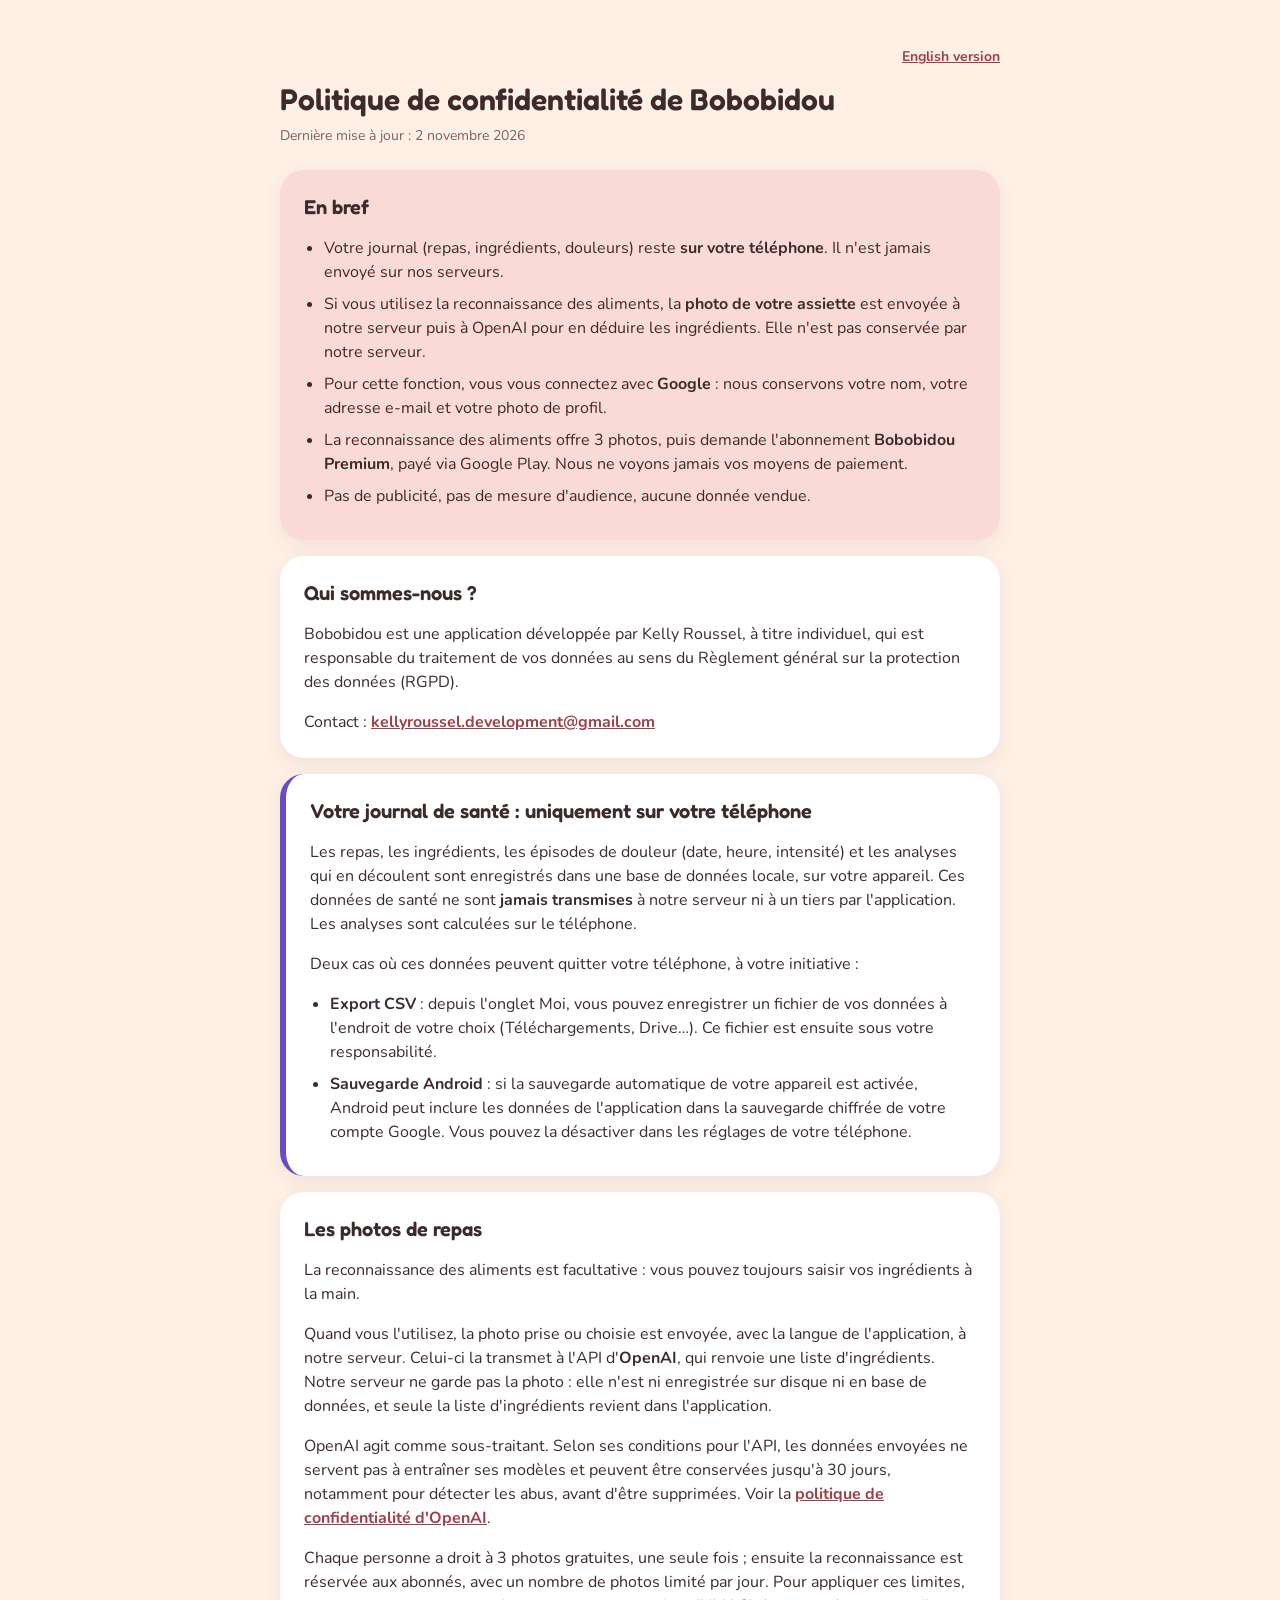
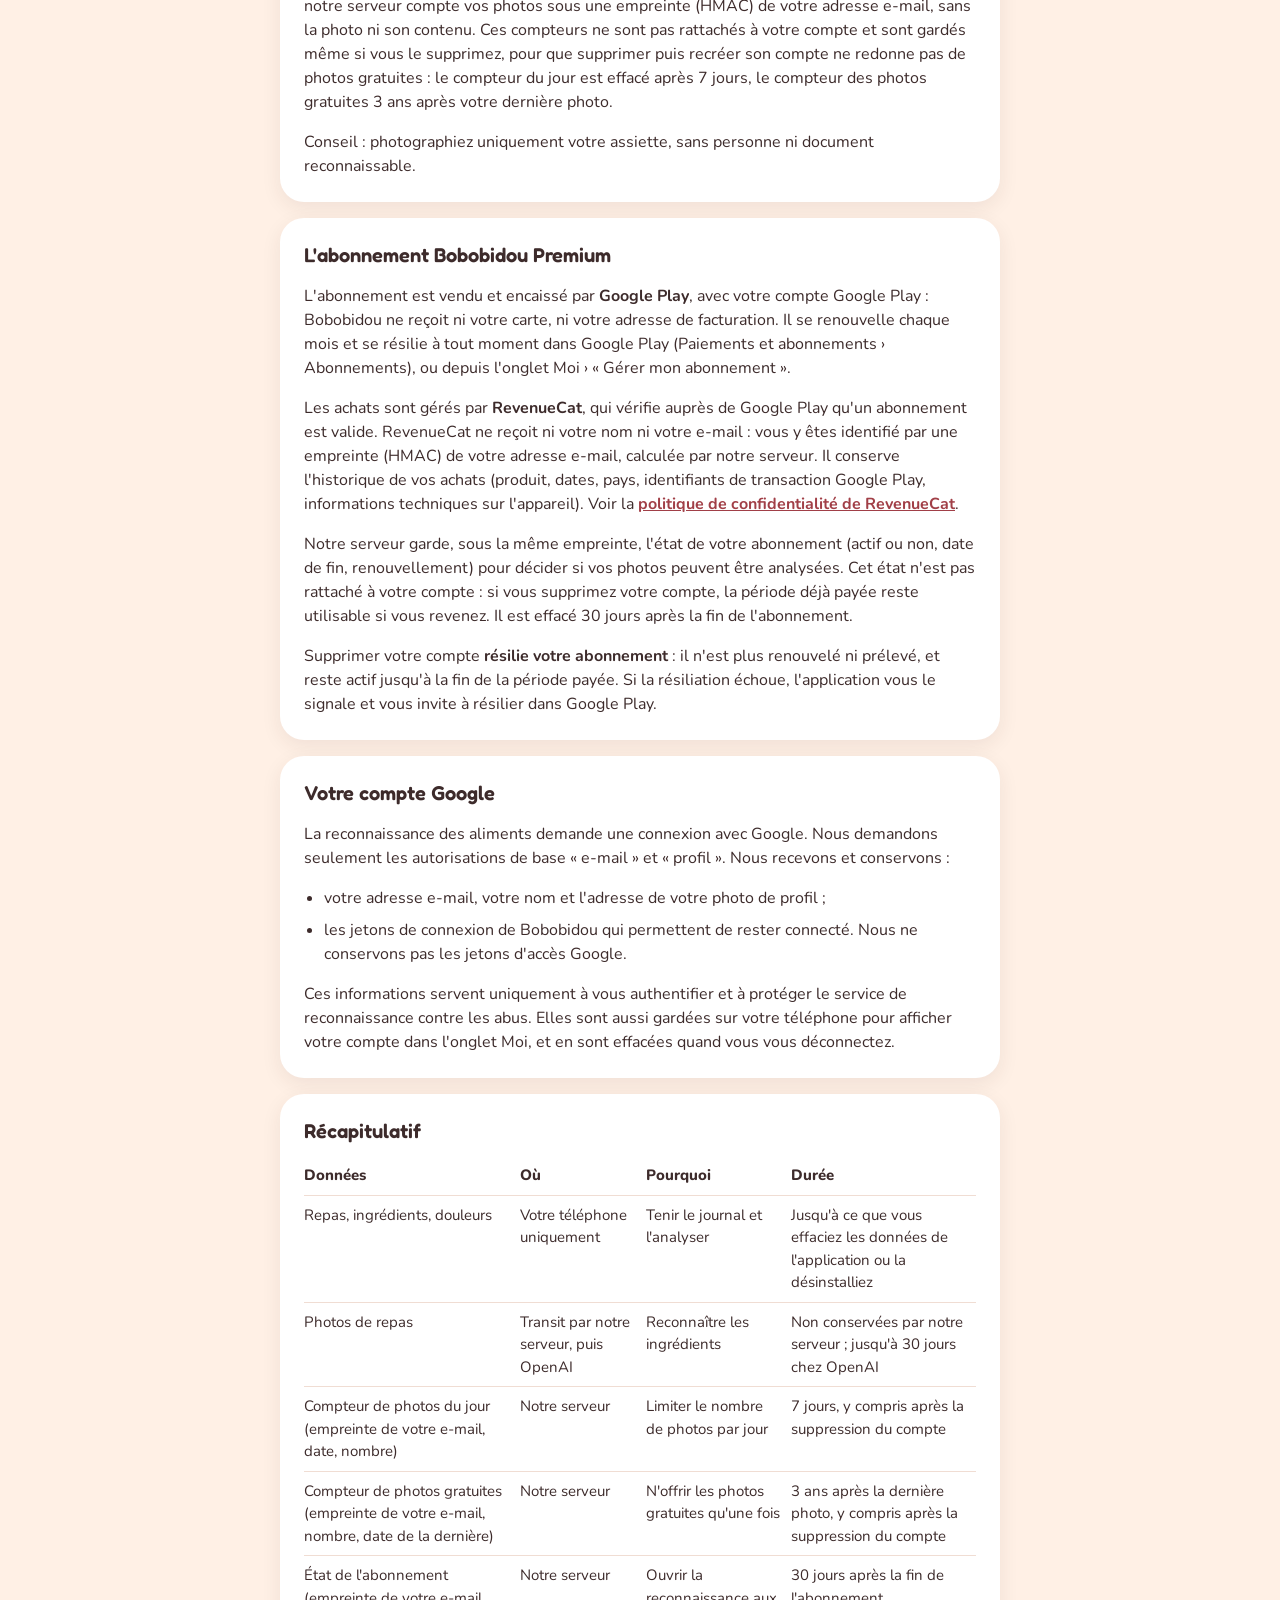
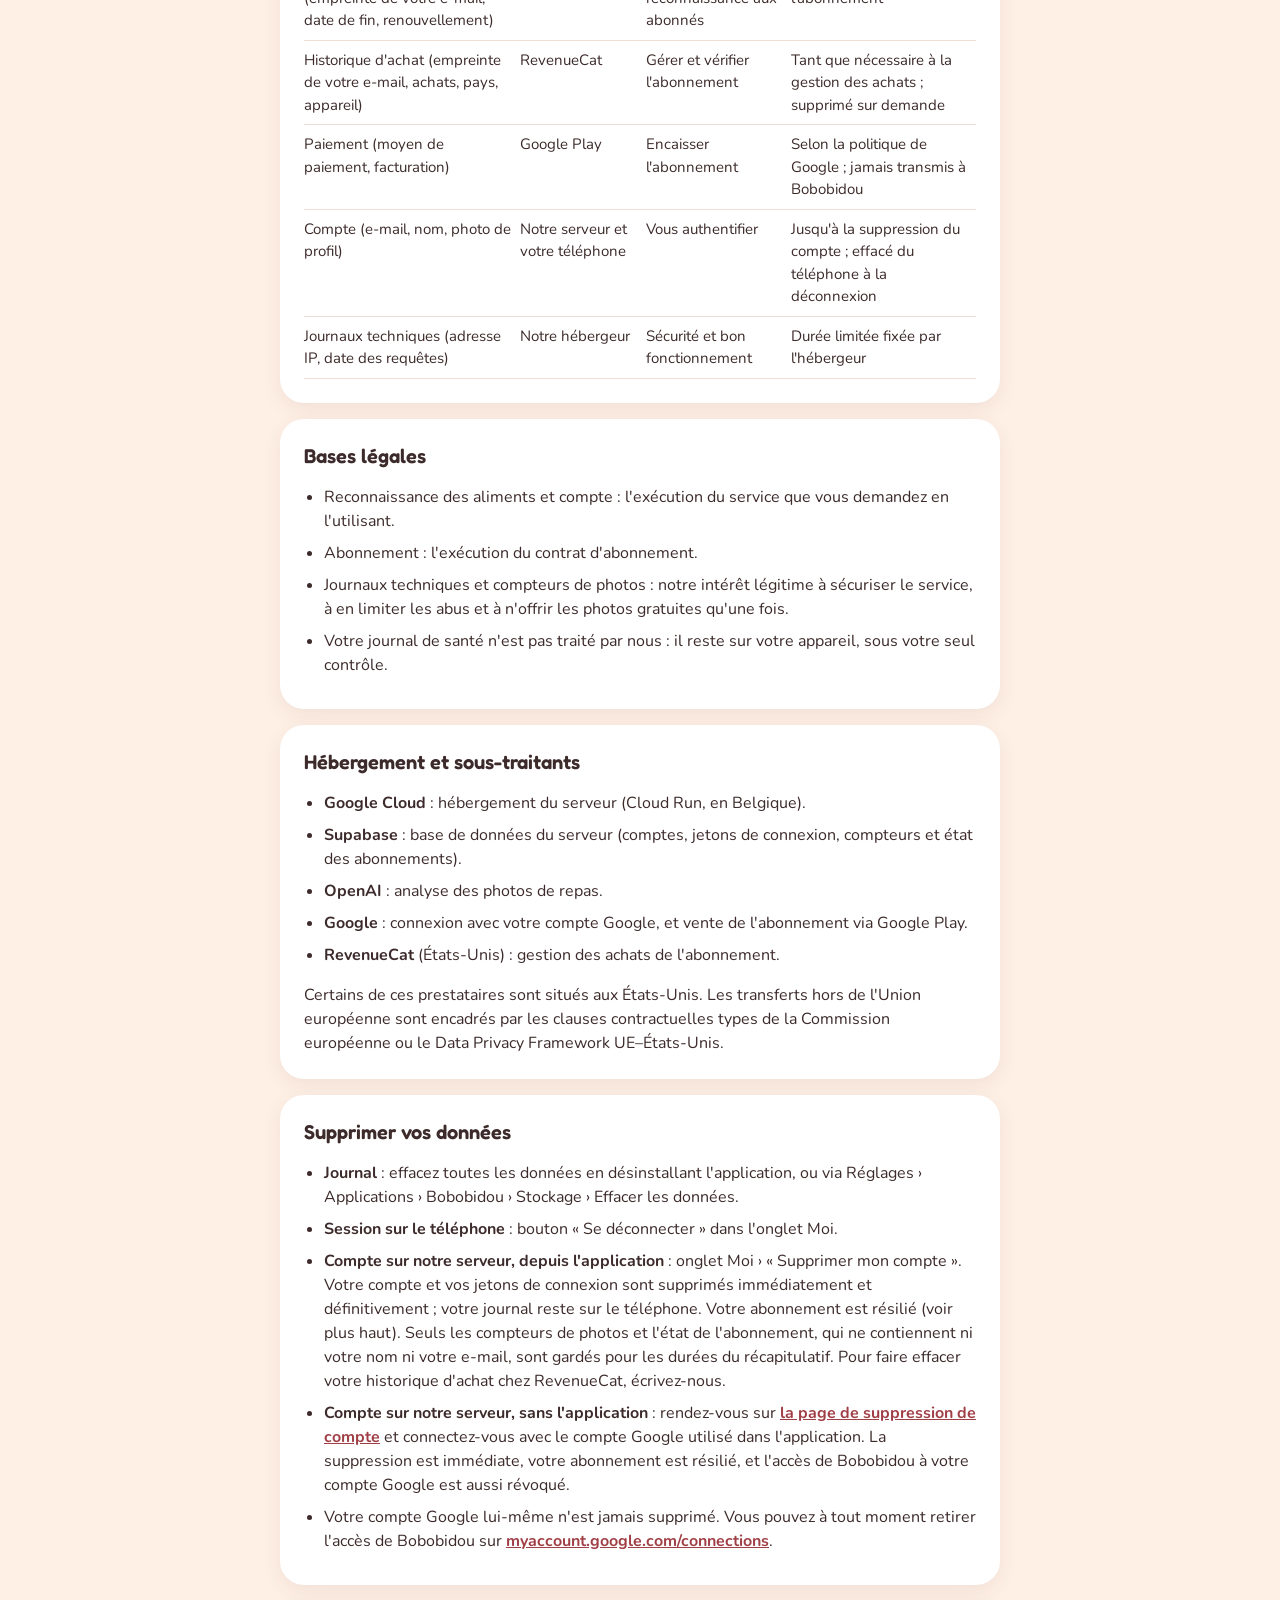
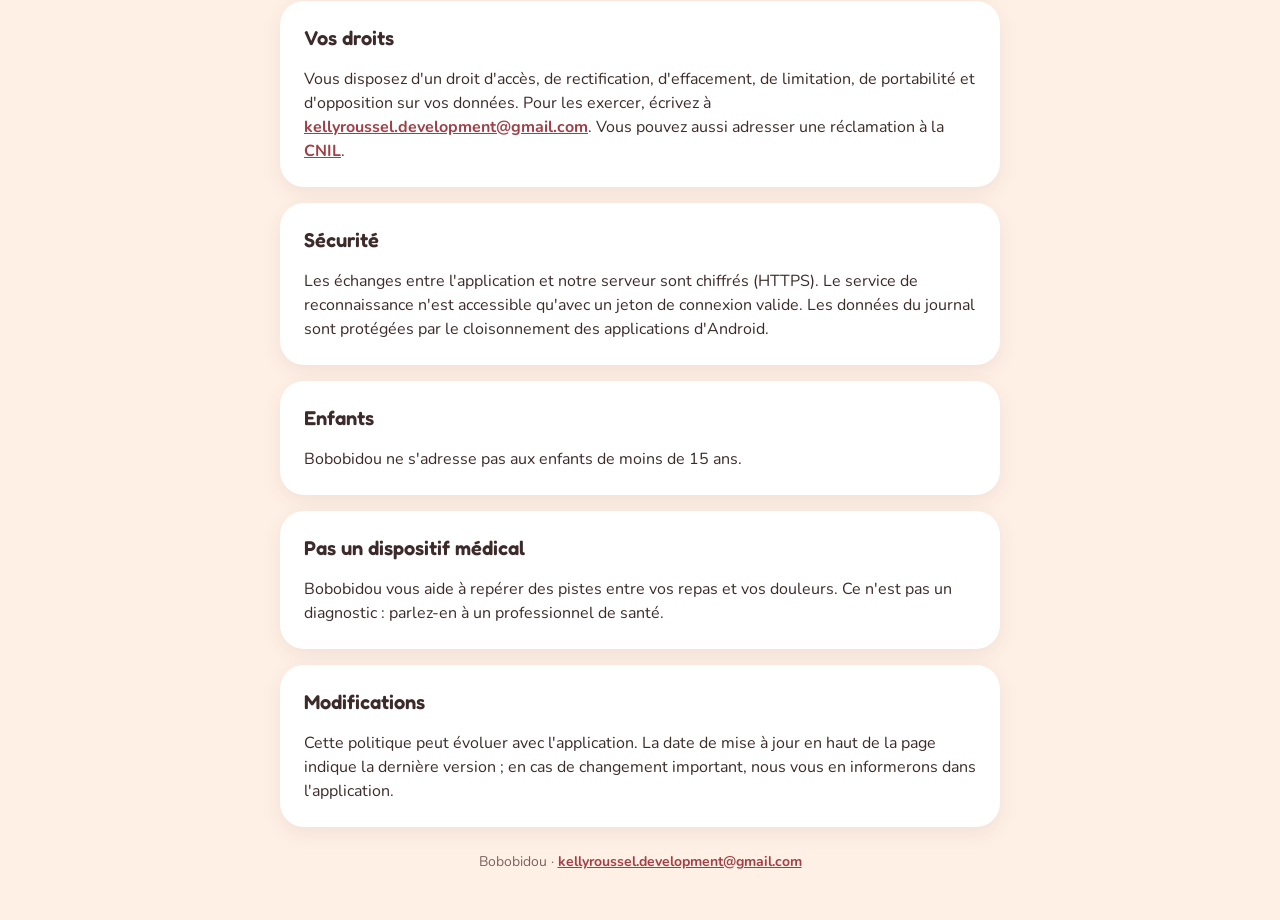
==== commit 41baaa7c: "Bobobidou Premium: 3 free photos, then a monthly subscription - purchases_flutter (RevenueCat) in Su" ====
--- a/docs/privacy/index.html
+++ b/docs/privacy/index.html
@@ -15,7 +15,7 @@
 
   <header>
     <h1>Politique de confidentialité de Bobobidou</h1>
-    <p class="updated">Dernière mise à jour : 23 octobre 2026</p>
+    <p class="updated">Dernière mise à jour : 2 novembre 2026</p>
   </header>
 
   <section class="summary">
@@ -24,6 +24,7 @@
       <li>Votre journal (repas, ingrédients, douleurs) reste <strong>sur votre téléphone</strong>. Il n'est jamais envoyé sur nos serveurs.</li>
       <li>Si vous utilisez la reconnaissance des aliments, la <strong>photo de votre assiette</strong> est envoyée à notre serveur puis à OpenAI pour en déduire les ingrédients. Elle n'est pas conservée par notre serveur.</li>
       <li>Pour cette fonction, vous vous connectez avec <strong>Google</strong> : nous conservons votre nom, votre adresse e-mail et votre photo de profil.</li>
+      <li>La reconnaissance des aliments offre 3 photos, puis demande l'abonnement <strong>Bobobidou Premium</strong>, payé via Google Play. Nous ne voyons jamais vos moyens de paiement.</li>
       <li>Pas de publicité, pas de mesure d'audience, aucune donnée vendue.</li>
     </ul>
   </section>
@@ -49,8 +50,16 @@
     <p>La reconnaissance des aliments est facultative : vous pouvez toujours saisir vos ingrédients à la main.</p>
     <p>Quand vous l'utilisez, la photo prise ou choisie est envoyée, avec la langue de l'application, à notre serveur. Celui-ci la transmet à l'API d'<strong>OpenAI</strong>, qui renvoie une liste d'ingrédients. Notre serveur ne garde pas la photo : elle n'est ni enregistrée sur disque ni en base de données, et seule la liste d'ingrédients revient dans l'application.</p>
     <p>OpenAI agit comme sous-traitant. Selon ses conditions pour l'API, les données envoyées ne servent pas à entraîner ses modèles et peuvent être conservées jusqu'à 30 jours, notamment pour détecter les abus, avant d'être supprimées. Voir la <a href="https://openai.com/policies/privacy-policy/">politique de confidentialité d'OpenAI</a>.</p>
-    <p>Le nombre de photos analysées est limité par jour. Pour appliquer cette limite, notre serveur compte vos photos du jour sous une empreinte (HMAC) de votre identifiant Google, sans la photo ni son contenu. Ce compteur n'est pas rattaché à votre compte : il est gardé 7 jours, même si vous supprimez votre compte, pour que supprimer puis recréer son compte ne contourne pas la limite. Passé ce délai, il est effacé.</p>
+    <p>Chaque personne a droit à 3 photos gratuites, une seule fois ; ensuite la reconnaissance est réservée aux abonnés, avec un nombre de photos limité par jour. Pour appliquer ces limites, notre serveur compte vos photos sous une empreinte (HMAC) de votre adresse e-mail, sans la photo ni son contenu. Ces compteurs ne sont pas rattachés à votre compte et sont gardés même si vous le supprimez, pour que supprimer puis recréer son compte ne redonne pas de photos gratuites : le compteur du jour est effacé après 7 jours, le compteur des photos gratuites 3 ans après votre dernière photo.</p>
     <p>Conseil : photographiez uniquement votre assiette, sans personne ni document reconnaissable.</p>
+  </section>
+
+  <section>
+    <h2>L'abonnement Bobobidou Premium</h2>
+    <p>L'abonnement est vendu et encaissé par <strong>Google Play</strong>, avec votre compte Google Play : Bobobidou ne reçoit ni votre carte, ni votre adresse de facturation. Il se renouvelle chaque mois et se résilie à tout moment dans Google Play (Paiements et abonnements › Abonnements), ou depuis l'onglet Moi › « Gérer mon abonnement ».</p>
+    <p>Les achats sont gérés par <strong>RevenueCat</strong>, qui vérifie auprès de Google Play qu'un abonnement est valide. RevenueCat ne reçoit ni votre nom ni votre e-mail : vous y êtes identifié par une empreinte (HMAC) de votre adresse e-mail, calculée par notre serveur. Il conserve l'historique de vos achats (produit, dates, pays, identifiants de transaction Google Play, informations techniques sur l'appareil). Voir la <a href="https://www.revenuecat.com/privacy/">politique de confidentialité de RevenueCat</a>.</p>
+    <p>Notre serveur garde, sous la même empreinte, l'état de votre abonnement (actif ou non, date de fin, renouvellement) pour décider si vos photos peuvent être analysées. Cet état n'est pas rattaché à votre compte : si vous supprimez votre compte, la période déjà payée reste utilisable si vous revenez. Il est effacé 30 jours après la fin de l'abonnement.</p>
+    <p>Supprimer votre compte <strong>résilie votre abonnement</strong> : il n'est plus renouvelé ni prélevé, et reste actif jusqu'à la fin de la période payée. Si la résiliation échoue, l'application vous le signale et vous invite à résilier dans Google Play.</p>
   </section>
 
   <section>
@@ -72,7 +81,11 @@
       <tbody>
         <tr><td>Repas, ingrédients, douleurs</td><td>Votre téléphone uniquement</td><td>Tenir le journal et l'analyser</td><td>Jusqu'à ce que vous effaciez les données de l'application ou la désinstalliez</td></tr>
         <tr><td>Photos de repas</td><td>Transit par notre serveur, puis OpenAI</td><td>Reconnaître les ingrédients</td><td>Non conservées par notre serveur ; jusqu'à 30 jours chez OpenAI</td></tr>
-        <tr><td>Compteur de photos du jour (empreinte de votre identifiant, date, nombre)</td><td>Notre serveur</td><td>Limiter le nombre de photos par jour</td><td>7 jours, y compris après la suppression du compte</td></tr>
+        <tr><td>Compteur de photos du jour (empreinte de votre e-mail, date, nombre)</td><td>Notre serveur</td><td>Limiter le nombre de photos par jour</td><td>7 jours, y compris après la suppression du compte</td></tr>
+        <tr><td>Compteur de photos gratuites (empreinte de votre e-mail, nombre, date de la dernière)</td><td>Notre serveur</td><td>N'offrir les photos gratuites qu'une fois</td><td>3 ans après la dernière photo, y compris après la suppression du compte</td></tr>
+        <tr><td>État de l'abonnement (empreinte de votre e-mail, date de fin, renouvellement)</td><td>Notre serveur</td><td>Ouvrir la reconnaissance aux abonnés</td><td>30 jours après la fin de l'abonnement</td></tr>
+        <tr><td>Historique d'achat (empreinte de votre e-mail, achats, pays, appareil)</td><td>RevenueCat</td><td>Gérer et vérifier l'abonnement</td><td>Tant que nécessaire à la gestion des achats ; supprimé sur demande</td></tr>
+        <tr><td>Paiement (moyen de paiement, facturation)</td><td>Google Play</td><td>Encaisser l'abonnement</td><td>Selon la politique de Google ; jamais transmis à Bobobidou</td></tr>
         <tr><td>Compte (e-mail, nom, photo de profil)</td><td>Notre serveur et votre téléphone</td><td>Vous authentifier</td><td>Jusqu'à la suppression du compte ; effacé du téléphone à la déconnexion</td></tr>
         <tr><td>Journaux techniques (adresse IP, date des requêtes)</td><td>Notre hébergeur</td><td>Sécurité et bon fonctionnement</td><td>Durée limitée fixée par l'hébergeur</td></tr>
       </tbody>
@@ -83,7 +96,8 @@
     <h2>Bases légales</h2>
     <ul>
       <li>Reconnaissance des aliments et compte : l'exécution du service que vous demandez en l'utilisant.</li>
-      <li>Journaux techniques et compteur de photos : notre intérêt légitime à sécuriser le service et à en limiter les abus.</li>
+      <li>Abonnement : l'exécution du contrat d'abonnement.</li>
+      <li>Journaux techniques et compteurs de photos : notre intérêt légitime à sécuriser le service, à en limiter les abus et à n'offrir les photos gratuites qu'une fois.</li>
       <li>Votre journal de santé n'est pas traité par nous : il reste sur votre appareil, sous votre seul contrôle.</li>
     </ul>
   </section>
@@ -92,9 +106,10 @@
     <h2>Hébergement et sous-traitants</h2>
     <ul>
       <li><strong>Google Cloud</strong> : hébergement du serveur (Cloud Run, en Belgique).</li>
-      <li><strong>Supabase</strong> : base de données du serveur (comptes et jetons de connexion).</li>
+      <li><strong>Supabase</strong> : base de données du serveur (comptes, jetons de connexion, compteurs et état des abonnements).</li>
       <li><strong>OpenAI</strong> : analyse des photos de repas.</li>
-      <li><strong>Google</strong> : connexion avec votre compte Google.</li>
+      <li><strong>Google</strong> : connexion avec votre compte Google, et vente de l'abonnement via Google Play.</li>
+      <li><strong>RevenueCat</strong> (États-Unis) : gestion des achats de l'abonnement.</li>
     </ul>
     <p>Certains de ces prestataires sont situés aux États-Unis. Les transferts hors de l'Union européenne sont encadrés par les clauses contractuelles types de la Commission européenne ou le Data Privacy Framework UE–États-Unis.</p>
   </section>
@@ -104,8 +119,8 @@
     <ul>
       <li><strong>Journal</strong> : effacez toutes les données en désinstallant l'application, ou via Réglages › Applications › Bobobidou › Stockage › Effacer les données.</li>
       <li><strong>Session sur le téléphone</strong> : bouton « Se déconnecter » dans l'onglet Moi.</li>
-      <li><strong>Compte sur notre serveur, depuis l'application</strong> : onglet Moi › « Supprimer mon compte ». Votre compte et vos jetons de connexion sont supprimés immédiatement et définitivement ; votre journal reste sur le téléphone. Seul le compteur de photos, qui ne contient ni votre nom ni votre e-mail, est gardé jusqu'à 7 jours.</li>
-      <li><strong>Compte sur notre serveur, sans l'application</strong> : rendez-vous sur <a href="https://bobobidou-backend-763396034125.europe-west1.run.app/account/delete">la page de suppression de compte</a> et connectez-vous avec le compte Google utilisé dans l'application. La suppression est immédiate, et l'accès de Bobobidou à votre compte Google est aussi révoqué.</li>
+      <li><strong>Compte sur notre serveur, depuis l'application</strong> : onglet Moi › « Supprimer mon compte ». Votre compte et vos jetons de connexion sont supprimés immédiatement et définitivement ; votre journal reste sur le téléphone. Votre abonnement est résilié (voir plus haut). Seuls les compteurs de photos et l'état de l'abonnement, qui ne contiennent ni votre nom ni votre e-mail, sont gardés pour les durées du récapitulatif. Pour faire effacer votre historique d'achat chez RevenueCat, écrivez-nous.</li>
+      <li><strong>Compte sur notre serveur, sans l'application</strong> : rendez-vous sur <a href="https://bobobidou-backend-763396034125.europe-west1.run.app/account/delete">la page de suppression de compte</a> et connectez-vous avec le compte Google utilisé dans l'application. La suppression est immédiate, votre abonnement est résilié, et l'accès de Bobobidou à votre compte Google est aussi révoqué.</li>
       <li>Votre compte Google lui-même n'est jamais supprimé. Vous pouvez à tout moment retirer l'accès de Bobobidou sur <a href="https://myaccount.google.com/connections">myaccount.google.com/connections</a>.</li>
     </ul>
   </section>
